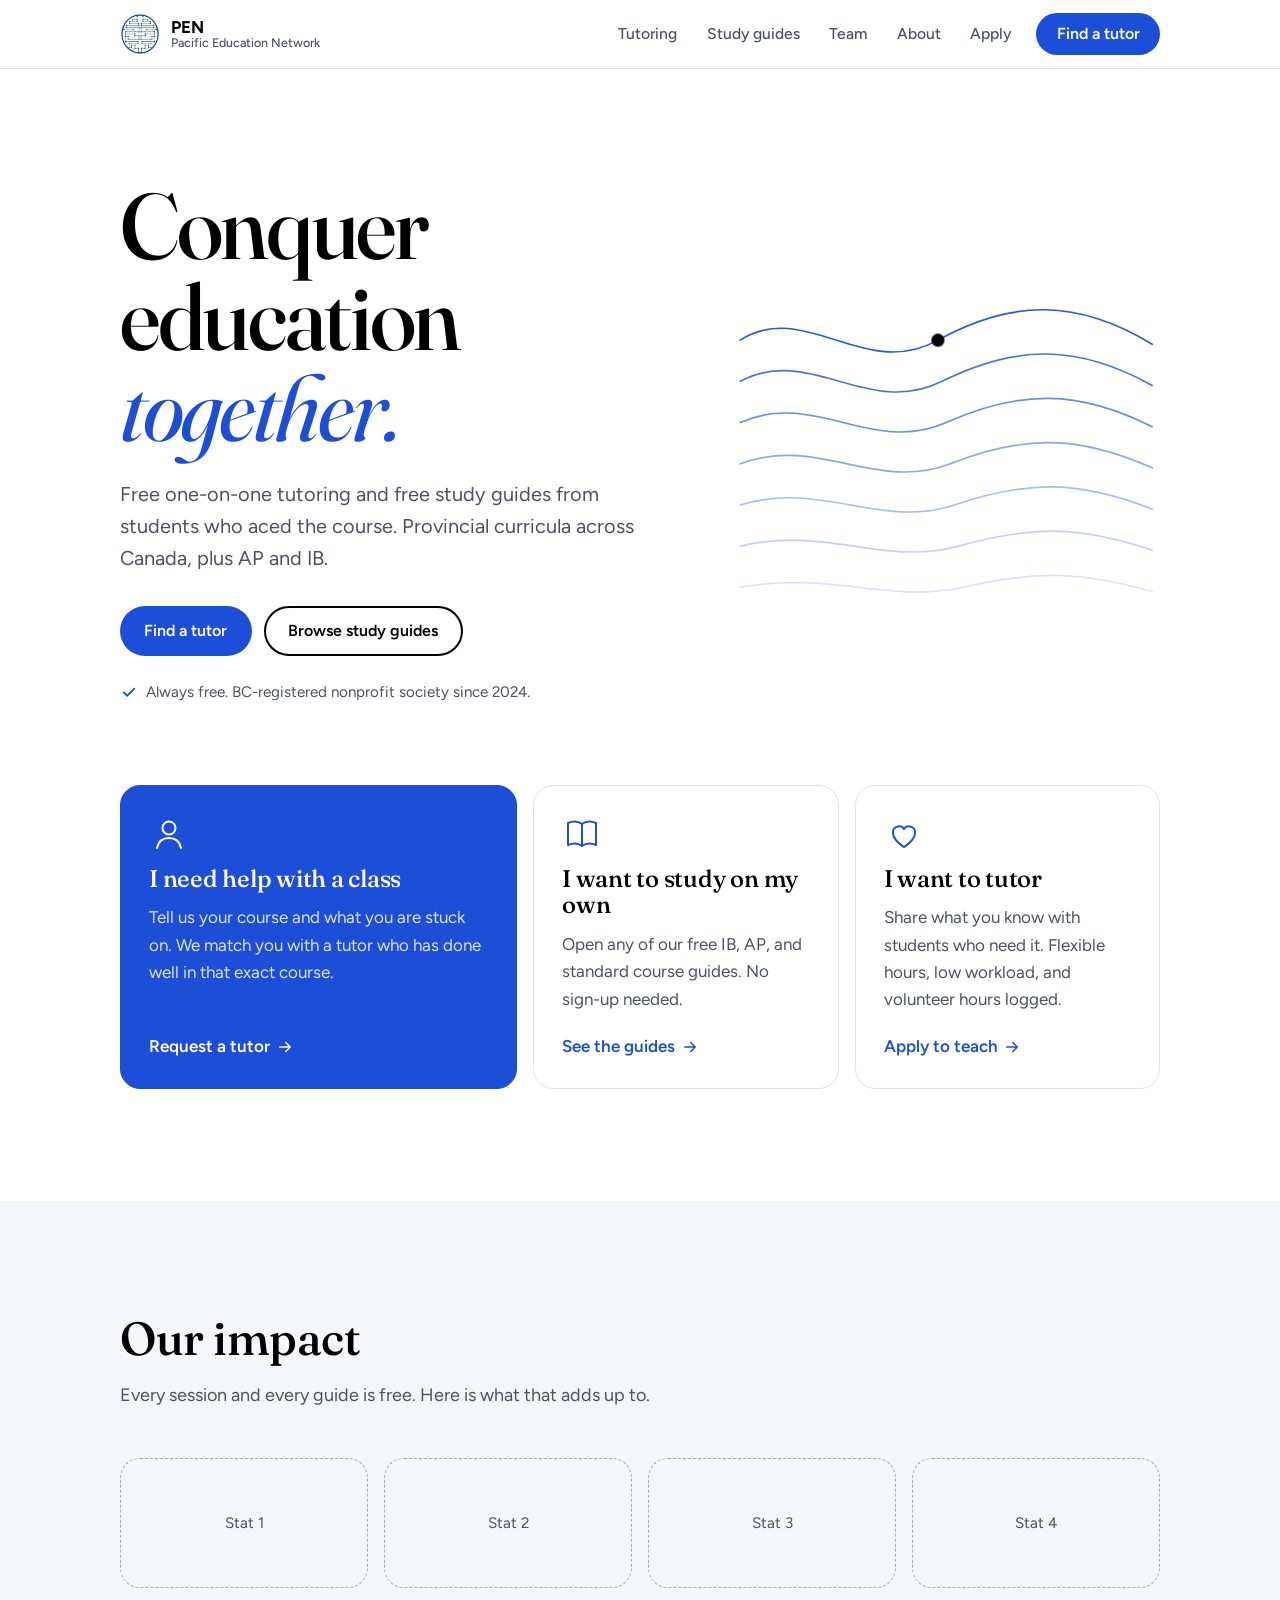
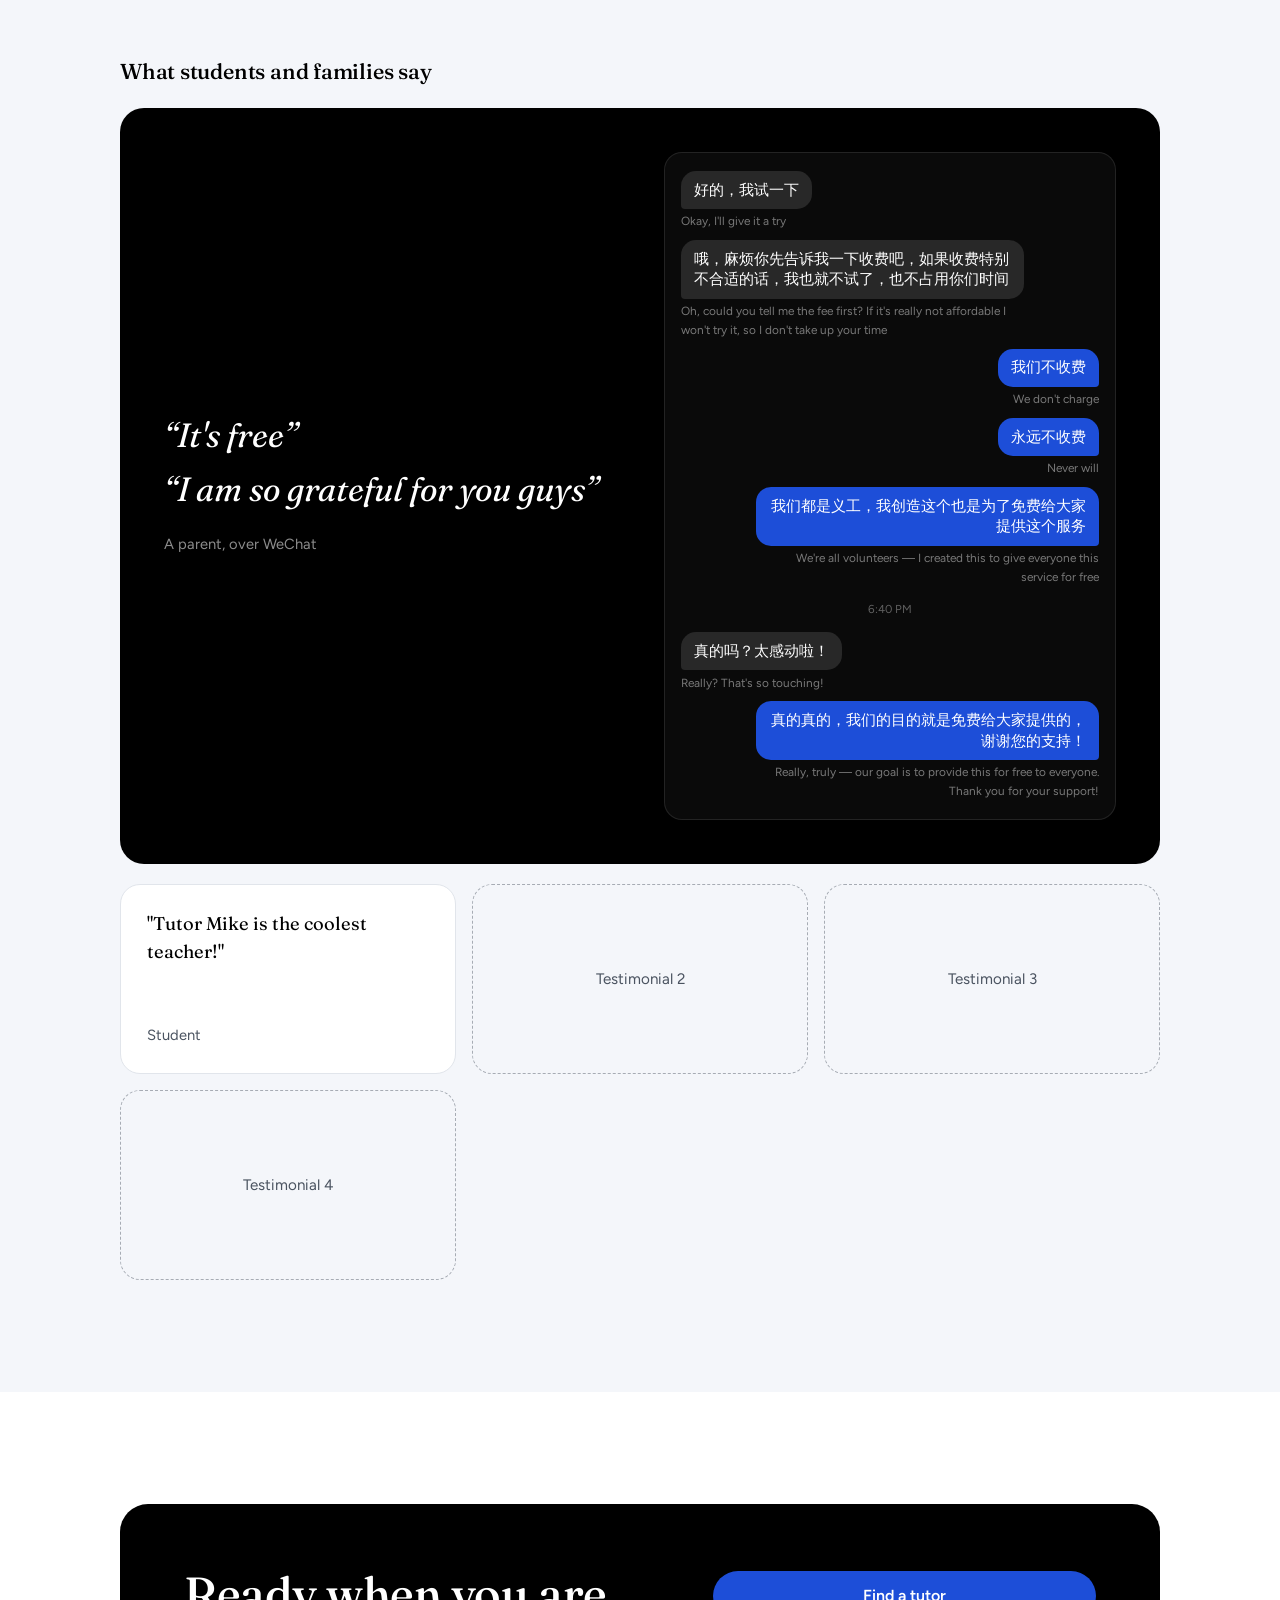
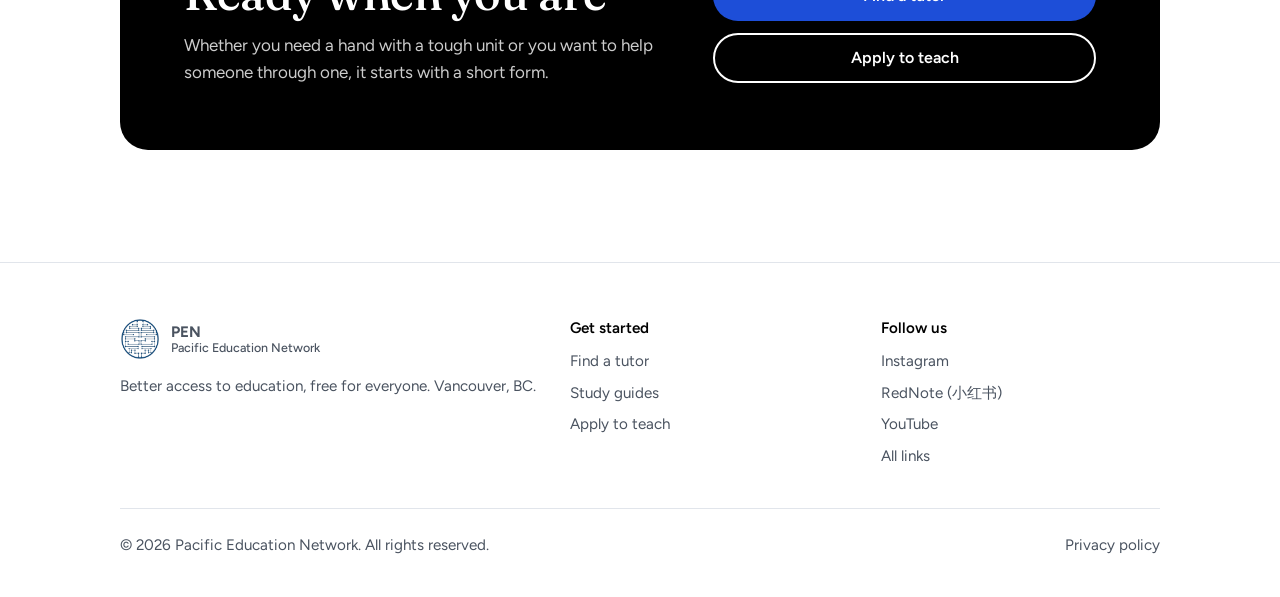
==== index.html @ e90d537e "Add logo and a featured chat testimonial Logo background removed and cropped, placed in the header a" ====
<!DOCTYPE html>
<html lang="en">
<head>
  <meta charset="utf-8">
  <meta name="viewport" content="width=device-width, initial-scale=1, viewport-fit=cover">
  <title>Pacific Education Network | Free student-led tutoring</title>
  <meta name="description" content="Pacific Education Network (PEN) is a BC-registered nonprofit offering free one-on-one tutoring and free study guides for Canadian provincial, AP, and IB courses.">
  <!-- TODO: replace with your logo, e.g. <link rel="icon" href="assets/logo.png"> -->
  <link rel="icon" href="data:image/svg+xml,<svg xmlns='http://www.w3.org/2000/svg' viewBox='0 0 32 32'><rect width='32' height='32' rx='8' fill='%231D4ED8'/></svg>">
  <link rel="preconnect" href="https://fonts.googleapis.com">
  <link rel="preconnect" href="https://fonts.gstatic.com" crossorigin>
  <link href="https://fonts.googleapis.com/css2?family=Figtree:wght@400;500;600;700&family=Fraunces:ital,opsz,wght@0,9..144,400;0,9..144,500;0,9..144,600;1,9..144,400&display=swap" rel="stylesheet">
  <link rel="stylesheet" href="assets/styles.css">
</head>
<body>

<svg width="0" height="0" style="position:absolute" aria-hidden="true">
  <symbol id="i-arrow" viewBox="0 0 24 24"><path d="M5 12h14M13 6l6 6-6 6" fill="none" stroke="currentColor" stroke-width="2" stroke-linecap="round" stroke-linejoin="round"/></symbol>
  <symbol id="i-open" viewBox="0 0 24 24"><path d="M14 4h6v6M20 4l-9 9M18 14v5a1 1 0 0 1-1 1H5a1 1 0 0 1-1-1V7a1 1 0 0 1 1-1h5" fill="none" stroke="currentColor" stroke-width="2" stroke-linecap="round" stroke-linejoin="round"/></symbol>
  <symbol id="i-search" viewBox="0 0 24 24"><circle cx="11" cy="11" r="7" fill="none" stroke="currentColor" stroke-width="2"/><path d="m20 20-4-4" stroke="currentColor" stroke-width="2" stroke-linecap="round"/></symbol>
  <symbol id="i-check" viewBox="0 0 24 24"><path d="m5 12.5 4.5 4.5L19 7.5" fill="none" stroke="currentColor" stroke-width="2.4" stroke-linecap="round" stroke-linejoin="round"/></symbol>
  <symbol id="i-person" viewBox="0 0 40 40"><circle cx="20" cy="14" r="6.5" fill="none" stroke="currentColor" stroke-width="2"/><path d="M8 34c1.5-7 6.5-10 12-10s10.5 3 12 10" fill="none" stroke="currentColor" stroke-width="2" stroke-linecap="round"/></symbol>
  <symbol id="i-book" viewBox="0 0 40 40"><path d="M6 9c5-2 10-2 14 1v22c-4-3-9-3-14-1zM34 9c-5-2-10-2-14 1v22c4-3 9-3 14-1z" fill="none" stroke="currentColor" stroke-width="2" stroke-linejoin="round"/></symbol>
  <symbol id="i-hand" viewBox="0 0 40 40"><path d="M20 33s-11-6.5-11-14.5A6 6 0 0 1 20 15a6 6 0 0 1 11 3.5C31 26.5 20 33 20 33z" fill="none" stroke="currentColor" stroke-width="2" stroke-linejoin="round"/></symbol>
</svg>

<header class="site-header">
  <nav class="wrap nav" aria-label="Main">
    <a class="brand" href="index.html" aria-label="Pacific Education Network, home">
      <img class="logo" src="assets/logo.png" alt="">
      <span>PEN<small>Pacific Education Network</small></span>
    </a>
    <button class="menu-btn" aria-expanded="false" aria-controls="nav-links" aria-label="Open menu">
      <svg viewBox="0 0 24 24" aria-hidden="true"><path d="M4 7h16M4 12h16M4 17h16" stroke="currentColor" stroke-width="2" stroke-linecap="round"/></svg>
    </button>
    <ul class="nav-links" id="nav-links">
      <li><a href="tutoring.html">Tutoring</a></li>
      <li><a href="study-guides.html">Study guides</a></li>
      <li><a href="team.html">Team</a></li>
      <li><a href="about.html">About</a></li>
      <li><a href="apply.html">Apply</a></li>
      <li><a class="btn btn-primary" href="https://forms.gle/yePxF1p6JSNqcd8R8" target="_blank" rel="noopener">Find a tutor</a></li>
    </ul>
  </nav>
</header>

<main id="top">

  <!-- ============ HERO ============ -->
  <section class="hero">
    <div class="wrap hero-grid">
      <div>
        <h1>Conquer education <span class="line2">together.</span></h1>
        <p class="lede">Free one-on-one tutoring and free study guides from students who aced the course. Provincial curricula across Canada, plus AP and IB.</p>
        <div class="hero-actions">
          <a class="btn btn-primary" href="https://forms.gle/yePxF1p6JSNqcd8R8" target="_blank" rel="noopener">Find a tutor</a>
          <a class="btn btn-ghost" href="study-guides.html">Browse study guides</a>
        </div>
        <p class="hero-note">
          <svg aria-hidden="true"><use href="#i-check"/></svg>
          Always free. BC-registered nonprofit society since 2024.
        </p>
      </div>
      <div class="hero-art" aria-hidden="true">
        <svg class="tide" viewBox="0 0 520 420">
          <path pathLength="1" d="M10 90 C 90 40, 160 140, 250 90 S 420 40, 510 95"/>
          <path pathLength="1" d="M10 140 C 95 95, 165 185, 255 140 S 420 95, 510 145"/>
          <path pathLength="1" d="M10 190 C 100 150, 170 230, 260 190 S 420 150, 510 195"/>
          <path pathLength="1" d="M10 240 C 105 205, 175 275, 265 240 S 420 205, 510 245"/>
          <path pathLength="1" d="M10 290 C 110 260, 180 320, 270 290 S 420 260, 510 295"/>
          <path pathLength="1" d="M10 340 C 115 315, 185 365, 275 340 S 420 315, 510 345"/>
          <path pathLength="1" d="M10 390 C 120 370, 190 410, 280 390 S 420 370, 510 395"/>
          <circle cx="250" cy="90" r="8"/>
        </svg>
      </div>
    </div>
  </section>

  <!-- ============ THREE WAYS IN ============ -->
  <section style="padding-bottom: var(--section)" aria-label="Get started">
    <div class="wrap paths">
      <a class="path main" href="https://forms.gle/yePxF1p6JSNqcd8R8" target="_blank" rel="noopener">
        <svg class="path-icon" aria-hidden="true"><use href="#i-person"/></svg>
        <h3>I need help with a class</h3>
        <p>Tell us your course and what you are stuck on. We match you with a tutor who has done well in that exact course.</p>
        <span class="go">Request a tutor <svg aria-hidden="true"><use href="#i-arrow"/></svg></span>
      </a>
      <a class="path" href="study-guides.html">
        <svg class="path-icon" aria-hidden="true"><use href="#i-book"/></svg>
        <h3>I want to study on my own</h3>
        <p>Open any of our free IB, AP, and standard course guides. No sign-up needed.</p>
        <span class="go">See the guides <svg aria-hidden="true"><use href="#i-arrow"/></svg></span>
      </a>
      <a class="path" href="apply.html">
        <svg class="path-icon" aria-hidden="true"><use href="#i-hand"/></svg>
        <h3>I want to tutor</h3>
        <p>Share what you know with students who need it. Flexible hours, low workload, and volunteer hours logged.</p>
        <span class="go">Apply to teach <svg aria-hidden="true"><use href="#i-arrow"/></svg></span>
      </a>
    </div>
  </section>

  <!-- ============ IMPACT (placeholders) ============ -->
  <section class="section alt" id="impact">
    <div class="wrap">
      <div class="section-head">
        <h2>Our impact</h2>
        <p class="lede">Every session and every guide is free. Here is what that adds up to.</p>
      </div>
      <div class="stats" id="stats"></div>

      <h3 class="quotes-head">What students and families say</h3>
      <div class="chat-testimonial" id="chat-testimonial"></div>
      <div class="quotes" id="quotes"></div>
    </div>
  </section>

  <!-- ============ JOIN ============ -->
  <section class="section">
    <div class="wrap">
      <div class="join">
        <div>
          <h2>Ready when you are</h2>
          <p>Whether you need a hand with a tough unit or you want to help someone through one, it starts with a short form.</p>
        </div>
        <div class="join-actions">
          <a class="btn btn-primary" href="https://forms.gle/yePxF1p6JSNqcd8R8" target="_blank" rel="noopener">Find a tutor</a>
          <a class="btn btn-ghost" href="apply.html">Apply to teach</a>
        </div>
      </div>
    </div>
  </section>
</main>

<footer class="site-footer">
  <div class="wrap">
    <div class="foot-grid">
      <div>
        <a class="brand" href="index.html" style="margin-bottom:.9rem">
          <img class="logo" src="assets/logo.png" alt="">
          <span>PEN<small>Pacific Education Network</small></span>
        </a>
        <p>Better access to education, free for everyone. Vancouver, BC.</p>
        <!-- TODO: add your contact email here -->
      </div>
      <div>
        <h4>Get started</h4>
        <ul>
          <li><a href="https://forms.gle/yePxF1p6JSNqcd8R8" target="_blank" rel="noopener">Find a tutor</a></li>
          <li><a href="study-guides.html">Study guides</a></li>
          <li><a href="apply.html">Apply to teach</a></li>
        </ul>
      </div>
      <div>
        <h4>Follow us</h4>
        <ul>
          <li><a href="https://www.instagram.com/pacific.education_network" target="_blank" rel="noopener">Instagram</a></li>
          <li><a href="https://xhslink.com/m/A9ECkX1AAiS" target="_blank" rel="noopener">RedNote (小红书)</a></li>
          <li><a href="https://www.youtube.com/channel/UC0TZGQO3O-BkHHsrfI8_abQ" target="_blank" rel="noopener">YouTube</a></li>
          <li><a href="https://linktr.ee/pacific.education_network" target="_blank" rel="noopener">All links</a></li>
        </ul>
      </div>
    </div>
    <div class="foot-bottom">
      <span>&copy; <span id="year">2026</span> Pacific Education Network. All rights reserved.</span>
      <a href="#" style="text-decoration:none">Privacy policy</a>
    </div>
  </div>
</footer>

<script src="assets/site.js" defer></script>
<script>
  const $ = (s, el = document) => el.querySelector(s);
  const esc = s => String(s).replace(/[&<>"']/g, c => ({ "&": "&amp;", "<": "&lt;", ">": "&gt;", '"': "&quot;", "'": "&#39;" }[c]));

  /* =========================================================
     EDIT HERE: stats (empty = placeholder boxes)
     e.g. { value: "250+", label: "students tutored" }
     ========================================================= */
  const STATS = [];
  const STAT_SLOTS = 4;

  /* =========================================================
     EDIT HERE: a single featured chat-style testimonial.
     Set to null to hide this block entirely.
     messages: each is either { from: "them"|"us", zh, en } or { time: "..." } for a timestamp divider.
     ========================================================= */
  const CHAT_TESTIMONIAL = {
    pulls: ["“It's free”", "“I am so grateful for you guys”"],
    caption: "A parent, over WeChat",
    messages: [
      { from: "them", zh: "好的，我试一下", en: "Okay, I'll give it a try" },
      { from: "them", zh: "哦，麻烦你先告诉我一下收费吧，如果收费特别不合适的话，我也就不试了，也不占用你们时间", en: "Oh, could you tell me the fee first? If it's really not affordable I won't try it, so I don't take up your time" },
      { from: "us", zh: "我们不收费", en: "We don't charge" },
      { from: "us", zh: "永远不收费", en: "Never will" },
      { from: "us", zh: "我们都是义工，我创造这个也是为了免费给大家提供这个服务", en: "We're all volunteers — I created this to give everyone this service for free" },
      { time: "6:40 PM" },
      { from: "them", zh: "真的吗？太感动啦！", en: "Really? That's so touching!" },
      { from: "us", zh: "真的真的，我们的目的就是免费给大家提供的，谢谢您的支持！", en: "Really, truly — our goal is to provide this for free to everyone. Thank you for your support!" }
    ]
  };

  /* =========================================================
     EDIT HERE: text testimonials (empty = placeholder boxes)
     e.g. { quote: "...", who: "Parent of a Grade 10 student" }
     ========================================================= */
  const TESTIMONIALS = [
    { quote: "Tutor Mike is the coolest teacher!", who: "Student" }
  ];
  const TESTIMONIAL_SLOTS = 3;

  $("#stats").innerHTML = STATS.length
    ? STATS.map(s => `<div class="stat"><b>${esc(s.value)}</b><span>${esc(s.label)}</span></div>`).join("")
    : Array.from({ length: STAT_SLOTS }, (_, i) => `<div class="ph">Stat ${i + 1}</div>`).join("");

  if (CHAT_TESTIMONIAL) {
    const rows = CHAT_TESTIMONIAL.messages.map(m => {
      if (m.time) return `<div class="chat-time">${esc(m.time)}</div>`;
      return `<div class="chat-row ${m.from === "us" ? "out" : "in"}">
        <div class="chat-bubble-wrap">
          <span class="chat-bubble">${esc(m.zh)}</span>
          <div class="chat-translation">${esc(m.en)}</div>
        </div>
      </div>`;
    }).join("");
    $("#chat-testimonial").innerHTML = `
      <div class="chat-pulls">
        <blockquote>${esc(CHAT_TESTIMONIAL.pulls[0])}</blockquote>
        <blockquote>${esc(CHAT_TESTIMONIAL.pulls[1])}</blockquote>
        <p class="chat-caption">${esc(CHAT_TESTIMONIAL.caption)}</p>
      </div>
      <div class="chat-thread">${rows}</div>`;
  }

  $("#quotes").innerHTML = (TESTIMONIALS.map(t => `<figure class="quote"><blockquote>"${esc(t.quote)}"</blockquote><figcaption>${esc(t.who)}</figcaption></figure>`)
    .concat(Array.from({ length: TESTIMONIAL_SLOTS }, (_, i) => `<div class="ph">Testimonial ${TESTIMONIALS.length + i + 1}</div>`))
  ).join("");
</script>
</body>
</html>
---- assets/styles.css ----
/* ============ Design tokens: white, black, blue ============ */
:root {
  --bg: #FFFFFF;
  --bg-alt: #F4F6FA;
  --surface: #FFFFFF;
  --ink: #000000;
  --ink-soft: #4A5360;
  --blue: #1D4ED8;
  --blue-hover: #1A43B8;
  --blue-tint: #E8EEFC;
  --line: #E1E5EB;
  --inverse: #000000;
  --on-inverse: #FFFFFF;

  --serif: "Fraunces", Georgia, "Times New Roman", serif;
  --sans: "Figtree", system-ui, -apple-system, "Segoe UI", Roboto, sans-serif;

  --wrap: 1120px;
  --gutter: clamp(1.25rem, 4vw, 2.5rem);
  --section: clamp(4rem, 9vw, 7rem);

  box-sizing: border-box;
  padding-top: env(safe-area-inset-top, 0px);
  padding-bottom: env(safe-area-inset-bottom, 0px);
}
@media (prefers-color-scheme: dark) {
  :root:not([data-theme="light"]) {
    --bg: #000000; --bg-alt: #0B0F17; --surface: #0F141D;
    --ink: #FFFFFF; --ink-soft: #A9B1BD;
    --blue: #6C98FF; --blue-hover: #8AAEFF; --blue-tint: #122347;
    --line: #232A36; --inverse: #122347; --on-inverse: #FFFFFF;
  }
}
:root[data-theme="dark"] {
  --bg: #000000; --bg-alt: #0B0F17; --surface: #0F141D;
  --ink: #FFFFFF; --ink-soft: #A9B1BD;
  --blue: #6C98FF; --blue-hover: #8AAEFF; --blue-tint: #122347;
  --line: #232A36; --inverse: #122347; --on-inverse: #FFFFFF;
}

*, *::before, *::after { box-sizing: inherit; }
html { scroll-behavior: smooth; scroll-padding-top: calc(4.5rem + env(safe-area-inset-top, 0px)); }
body {
  margin: 0; background: var(--bg); color: var(--ink);
  font-family: var(--sans); font-size: 1.0625rem; line-height: 1.6;
  -webkit-font-smoothing: antialiased;
}
img { max-width: 100%; display: block; }
a { color: inherit; }
:focus-visible { outline: 3px solid var(--blue); outline-offset: 3px; border-radius: 4px; }
@media (prefers-reduced-motion: reduce) {
  html { scroll-behavior: auto; }
  *, *::before, *::after { animation: none !important; transition: none !important; }
}

.wrap { max-width: var(--wrap); margin: 0 auto; padding: 0 var(--gutter); }
.section { padding: var(--section) 0; }
.section.alt { background: var(--bg-alt); }

h1, h2, h3 { font-family: var(--serif); font-weight: 500; line-height: 1.12; margin: 0; letter-spacing: -0.01em; }
h2 { font-size: clamp(2rem, 4.4vw, 2.9rem); }
h3 { font-size: 1.35rem; }
p { margin: 0; }
.lede { color: var(--ink-soft); max-width: 40rem; margin-top: 1rem; font-size: 1.125rem; }
.section-head { margin-bottom: clamp(2rem, 5vw, 3rem); }

/* ============ Page header (non-home pages) ============ */
.page-head { padding: clamp(2.5rem, 6vw, 4rem) 0 clamp(1.5rem, 4vw, 2.5rem); }
.page-head h1 { font-size: clamp(2.2rem, 5vw, 3.2rem); letter-spacing: -0.02em; }
.page-head .lede { font-size: clamp(1.05rem, 1.5vw, 1.2rem); }

/* ============ Buttons ============ */
.btn {
  display: inline-flex; align-items: center; justify-content: center; gap: .5rem;
  font: 600 1rem/1 var(--sans); padding: .95rem 1.4rem; border-radius: 999px;
  text-decoration: none; border: 2px solid transparent; cursor: pointer;
  transition: background-color .15s ease, color .15s ease;
}
.btn-primary { background: var(--blue); color: #fff; }
.btn-primary:hover { background: var(--blue-hover); }
.btn-ghost { border-color: var(--ink); color: var(--ink); background: transparent; }
.btn-ghost:hover { background: var(--ink); color: var(--bg); }

/* ============ Logo placeholder ============ */
/* TODO: swap each .logo-slot for <img class="logo" src="assets/logo.png" alt=""> */
.logo-slot {
  width: 40px; height: 40px; flex: none; border-radius: 10px;
  border: 1.5px dashed var(--ink-soft); color: var(--ink-soft);
  display: grid; place-items: center; font: 600 .55rem var(--sans);
}
.logo { width: 40px; height: 40px; object-fit: contain; flex: none; }

/* ============ Header ============ */
.site-header {
  position: sticky; top: env(safe-area-inset-top, 0px); z-index: 50;
  background: color-mix(in srgb, var(--bg) 90%, transparent);
  backdrop-filter: saturate(1.4) blur(10px); -webkit-backdrop-filter: saturate(1.4) blur(10px);
  border-bottom: 1px solid var(--line);
}
.nav { display: flex; align-items: center; justify-content: space-between; height: 4.25rem; gap: 1rem; }
.brand { display: flex; align-items: center; gap: .7rem; text-decoration: none; font-weight: 700; }
.brand .logo-slot { display: grid; }
.brand span:not(.logo-slot) { display: flex; flex-direction: column; line-height: 1.1; }
.brand small { font-weight: 500; font-size: .78rem; color: var(--ink-soft); }
.nav-links { display: flex; align-items: center; gap: .25rem; list-style: none; margin: 0; padding: 0; }
.nav-links a:not(.btn) { text-decoration: none; font-weight: 500; font-size: .98rem; padding: .5rem .8rem; border-radius: 999px; color: var(--ink-soft); }
.nav-links a:not(.btn):hover, .nav-links a.is-active { color: var(--ink); background: var(--blue-tint); }
.nav-links .btn { padding: .7rem 1.15rem; margin-left: .5rem; }
.menu-btn { display: none; background: none; border: 0; padding: .5rem; cursor: pointer; color: var(--ink); }
.menu-btn svg { width: 28px; height: 28px; }
@media (max-width: 860px) {
  .menu-btn { display: block; }
  .nav-links {
    position: fixed; inset: calc(4.25rem + env(safe-area-inset-top, 0px)) 0 auto 0;
    flex-direction: column; align-items: stretch; gap: 0;
    background: var(--bg); border-bottom: 1px solid var(--line);
    padding: .75rem var(--gutter) 1.5rem;
    transform: translateY(-110%); visibility: hidden; transition: transform .25s ease, visibility .25s;
  }
  .nav-links.open { transform: translateY(0); visibility: visible; }
  .nav-links a:not(.btn) { display: block; padding: .9rem .25rem; border-radius: 0; border-bottom: 1px solid var(--line); font-size: 1.1rem; color: var(--ink); }
  .nav-links a:not(.btn):hover { background: none; }
  .nav-links .btn { margin: 1rem 0 0; }
}

/* ============ Hero ============ */
.hero { overflow: hidden; padding: clamp(3.5rem, 9vw, 7rem) 0 clamp(3rem, 7vw, 5rem); }
.hero-grid { display: grid; grid-template-columns: 1.15fr .85fr; align-items: center; gap: 2rem; }
.hero h1 { font-size: clamp(2.9rem, 8.2vw, 5.8rem); letter-spacing: -0.025em; line-height: .98; }
.hero h1 .line2 { display: block; font-style: italic; font-weight: 400; color: var(--blue); }
.hero .lede { font-size: clamp(1.1rem, 1.6vw, 1.25rem); margin-top: 1.5rem; max-width: 34rem; }
.hero-actions { display: flex; flex-wrap: wrap; gap: .75rem; margin-top: 2rem; }
.hero-note { margin-top: 1.5rem; font-size: .95rem; color: var(--ink-soft); display: flex; align-items: center; gap: .5rem; }
.hero-note svg { width: 18px; height: 18px; color: var(--blue); flex: none; }

.tide { width: 100%; height: auto; color: var(--blue); }
.tide path { fill: none; stroke: currentColor; stroke-width: 2; stroke-linecap: round; stroke-dasharray: 1; stroke-dashoffset: 1; animation: draw 2.2s cubic-bezier(.3,.6,.2,1) forwards; }
.tide path:nth-child(1) { opacity: .95; animation-delay: .05s; }
.tide path:nth-child(2) { opacity: .8;  animation-delay: .15s; }
.tide path:nth-child(3) { opacity: .65; animation-delay: .25s; }
.tide path:nth-child(4) { opacity: .5;  animation-delay: .35s; }
.tide path:nth-child(5) { opacity: .38; animation-delay: .45s; }
.tide path:nth-child(6) { opacity: .26; animation-delay: .55s; }
.tide path:nth-child(7) { opacity: .16; animation-delay: .65s; }
.tide circle { fill: var(--ink); opacity: 0; animation: pop .5s ease 1.6s forwards; }
@keyframes draw { to { stroke-dashoffset: 0; } }
@keyframes pop { to { opacity: 1; } }
@media (prefers-reduced-motion: reduce) { .tide path { stroke-dashoffset: 0; } .tide circle { opacity: 1; } }
@media (max-width: 860px) {
  .hero-grid { grid-template-columns: 1fr; }
  .hero-art { order: -1; max-width: 300px; margin: -1.5rem 0 -1rem -.5rem; }
}

/* ============ Three ways in ============ */
.paths { display: grid; grid-template-columns: 1.3fr 1fr 1fr; gap: 1rem; }
.path {
  display: flex; flex-direction: column; gap: .75rem; padding: 1.75rem; border-radius: 20px;
  text-decoration: none; background: var(--surface); border: 1px solid var(--line);
  transition: border-color .15s ease;
}
.path:hover { border-color: var(--blue); }
.path h3 { font-size: 1.5rem; }
.path p { color: var(--ink-soft); }
.path .go { margin-top: auto; padding-top: .5rem; font-weight: 600; color: var(--blue); display: inline-flex; align-items: center; gap: .35rem; }
.path .go svg { width: 18px; height: 18px; transition: transform .15s ease; }
.path:hover .go svg { transform: translateX(3px); }
.path.main { background: var(--blue); border-color: var(--blue); color: #fff; }
.path.main p { color: rgba(255,255,255,.85); }
.path.main .go { color: #fff; }
.path-icon { width: 40px; height: 40px; color: var(--blue); }
.path.main .path-icon { color: #fff; }
:root[data-theme="dark"] .path.main { background: #1D4ED8; border-color: #1D4ED8; }
@media (prefers-color-scheme: dark) { :root:not([data-theme="light"]) .path.main { background: #1D4ED8; border-color: #1D4ED8; } }
@media (max-width: 860px) { .paths { grid-template-columns: 1fr; } }

/* ============ Subjects explorer ============ */
.tabs { display: flex; gap: .25rem; border-bottom: 1px solid var(--line); margin-bottom: 2rem; overflow-x: auto; }
.tab {
  font: 600 1rem var(--sans); color: var(--ink-soft); background: none; border: 0;
  padding: .8rem 1rem; cursor: pointer; border-bottom: 2.5px solid transparent; margin-bottom: -1px; white-space: nowrap;
}
.tab[aria-selected="true"] { color: var(--ink); border-bottom-color: var(--blue); }
@media (max-width: 480px) { .tab { padding: .8rem .65rem; font-size: .95rem; } }

.picker { display: grid; grid-template-columns: repeat(4, 1fr); gap: .75rem; margin-bottom: 1.5rem; }
.tab.pick {
  display: flex; flex-direction: column; align-items: flex-start; gap: .2rem; text-align: left;
  padding: 1.1rem 1.25rem; margin: 0; border-radius: 16px;
  background: var(--surface); border: 1.5px solid var(--line); color: var(--ink);
  transition: border-color .15s ease, background-color .15s ease;
}
.tab.pick b { font-family: var(--serif); font-weight: 500; font-size: 1.45rem; line-height: 1.1; }
.tab.pick span { font-size: .9rem; font-weight: 500; color: var(--ink-soft); white-space: normal; }
.tab.pick:hover { border-color: var(--blue); }
.tab.pick[aria-selected="true"] { background: var(--blue); border-color: var(--blue); color: #fff; }
.tab.pick[aria-selected="true"] span { color: rgba(255,255,255,.85); }
:root[data-theme="dark"] .tab.pick[aria-selected="true"] { background: #1D4ED8; border-color: #1D4ED8; }
@media (prefers-color-scheme: dark) { :root:not([data-theme="light"]) .tab.pick[aria-selected="true"] { background: #1D4ED8; border-color: #1D4ED8; } }
@media (max-width: 760px) { .picker { grid-template-columns: 1fr 1fr; } .tab.pick { padding: .9rem 1rem; } .tab.pick b { font-size: 1.25rem; } }
.subject-grid { display: grid; grid-template-columns: 1.55fr 1fr; gap: 1.25rem; align-items: start; }
.panel { background: var(--surface); border: 1px solid var(--line); border-radius: 20px; padding: 1.6rem; }
.panel h3 { font-size: 1.3rem; margin-bottom: .35rem; }
.panel > p { color: var(--ink-soft); font-size: .98rem; margin-bottom: 1rem; }
.side { display: grid; gap: 1.25rem; }

.provinces { list-style: none; margin: 0; padding: 0; }
.provinces li { padding: .95rem 0; border-top: 1px solid var(--line); }
.prov-head { display: flex; flex-wrap: wrap; align-items: baseline; gap: .15rem .6rem; margin-bottom: .25rem; }
.prov-head strong { font-weight: 600; }
.prov-head small { color: var(--blue); font-weight: 600; font-size: .85rem; }
.provinces p { color: var(--ink-soft); font-size: .96rem; }

.course-list { list-style: none; margin: 0; padding: 0; display: flex; flex-wrap: wrap; gap: .45rem; }
.chip { font-size: .88rem; font-weight: 600; padding: .38rem .8rem; border-radius: 999px; background: var(--blue-tint); color: var(--ink); }

.extra { margin-top: 1.25rem; background: var(--inverse); color: var(--on-inverse); border-radius: 20px; padding: 1.75rem; display: grid; grid-template-columns: 1fr 1.4fr; gap: 1.5rem; }
.extra h3 { font-size: 1.4rem; }
.extra p { color: rgba(255,255,255,.8); margin-top: .5rem; font-size: .98rem; }
.tracks { list-style: none; margin: 0; padding: 0; display: grid; gap: .6rem; }
.tracks li { border: 1px solid rgba(255,255,255,.22); border-radius: 12px; padding: .8rem 1rem; }
.tracks b { display: block; }
.tracks span { font-size: .92rem; color: rgba(255,255,255,.75); }
@media (max-width: 860px) { .subject-grid, .extra { grid-template-columns: 1fr; } }

/* ============ How it works ============ */
.steps-wrap { margin-top: clamp(3rem, 7vw, 4.5rem); }
.steps-wrap > h3 { margin-bottom: 1.5rem; }
.steps { list-style: none; margin: 0; padding: 0; display: grid; grid-template-columns: repeat(3, 1fr); gap: 1.5rem; counter-reset: step; }
.steps li { counter-increment: step; border-top: 2px solid var(--ink); padding-top: 1rem; }
.steps li::before { content: counter(step); display: block; font-family: var(--serif); font-size: 2rem; line-height: 1; color: var(--blue); margin-bottom: .6rem; }
.steps h4 { font: 600 1.1rem var(--sans); margin: 0 0 .25rem; }
.steps p { color: var(--ink-soft); }
.steps-cta { margin-top: 2rem; }
@media (max-width: 760px) { .steps { grid-template-columns: 1fr; } }

/* ============ Resources ============ */
.res-tools { display: flex; flex-wrap: wrap; gap: .75rem 1rem; align-items: center; justify-content: space-between; margin-bottom: 1.25rem; }
.filters { display: flex; flex-wrap: wrap; gap: .5rem; }
.filter { font: 600 .95rem var(--sans); padding: .55rem 1rem; border-radius: 999px; cursor: pointer; border: 1.5px solid var(--line); background: var(--surface); color: var(--ink-soft); }
.filter[aria-pressed="true"] { background: var(--ink); border-color: var(--ink); color: var(--bg); }
.search { position: relative; flex: 1 1 240px; max-width: 320px; }
.search svg { position: absolute; left: .9rem; top: 50%; transform: translateY(-50%); width: 18px; height: 18px; color: var(--ink-soft); }
.search input { width: 100%; font: 500 1rem var(--sans); color: var(--ink); padding: .7rem 1rem .7rem 2.6rem; border-radius: 999px; border: 1.5px solid var(--line); background: var(--surface); }
.search input:focus { outline: none; border-color: var(--blue); }
@media (max-width: 640px) { .search { max-width: none; flex-basis: 100%; order: -1; } }

.res-list { list-style: none; margin: 0; padding: 0; background: var(--surface); border: 1px solid var(--line); border-radius: 20px; overflow: hidden; }
.res-list > li + li { border-top: 1px solid var(--line); }
@media (min-width: 900px) {
  .res-list { display: grid; grid-template-columns: 1fr 1fr; grid-auto-flow: dense; }
  .res-list > li + li { border-top: 0; }
  .res-list > li { box-shadow: 1px 0 0 var(--line), 0 1px 0 var(--line); }
  .res-list > li.res-empty, .res-list > li.res-multi { grid-column: 1 / -1; }
}
.res-multi { padding: 1.05rem 1.4rem; }
.res-row { display: flex; align-items: center; justify-content: space-between; gap: .9rem; margin-bottom: .75rem; }
.res-topics { list-style: none; margin: 0; padding: 0; display: flex; flex-wrap: wrap; gap: .45rem; }
.res-topics a {
  display: inline-flex; align-items: center; gap: .35rem; text-decoration: none;
  font-size: .92rem; font-weight: 600; padding: .4rem .8rem; border-radius: 999px;
  border: 1.5px solid var(--line); background: var(--surface);
}
.res-topics a:hover { border-color: var(--blue); color: var(--blue); }
.res-topics svg { width: 14px; height: 14px; color: var(--blue); }
.res-list > li > a { display: grid; grid-template-columns: 1fr auto auto; align-items: center; gap: .9rem; padding: 1.05rem 1.4rem; text-decoration: none; }
.res-list > li > a:hover { background: var(--blue-tint); }
.res-name { font-weight: 600; }
.res-tag { font-size: .78rem; font-weight: 700; padding: .25rem .6rem; border-radius: 6px; white-space: nowrap; border: 1.5px solid var(--ink); }
.res-tag.ib { background: var(--ink); color: var(--bg); }
.res-tag.ap { border-color: var(--blue); color: var(--blue); }
.res-open { width: 20px; height: 20px; color: var(--blue); }
.res-empty { padding: 2rem 1.4rem; color: var(--ink-soft); }
.res-count { font-size: .95rem; color: var(--ink-soft); margin-top: 1rem; }

/* ============ Placeholders (stats + testimonials) ============ */
.ph { border: 1.5px dashed color-mix(in srgb, var(--ink-soft) 45%, transparent); border-radius: 20px; color: var(--ink-soft); display: grid; place-items: center; text-align: center; padding: 1.5rem; font-size: .95rem; }
.stats { display: grid; grid-template-columns: repeat(4, 1fr); gap: 1rem; }
.stat { padding: 1.4rem 0; border-top: 2px solid var(--ink); }
.stat b { display: block; font-family: var(--serif); font-weight: 500; font-size: clamp(2.2rem, 4vw, 3rem); line-height: 1.05; color: var(--blue); }
.stat span { color: var(--ink-soft); }
.stats .ph { min-height: 130px; }
@media (max-width: 760px) { .stats { grid-template-columns: 1fr 1fr; } }

.quotes-head { margin: clamp(3rem, 7vw, 4.5rem) 0 1.5rem; }

/* ============ Chat testimonial ============ */
.chat-testimonial {
  background: var(--inverse); color: var(--on-inverse); border-radius: 24px;
  padding: clamp(1.75rem, 4vw, 2.75rem); margin-bottom: 1.25rem;
  display: grid; grid-template-columns: 1fr 1fr; gap: clamp(1.5rem, 4vw, 3rem); align-items: center;
}
.chat-pulls { display: flex; flex-direction: column; gap: 1rem; }
.chat-pulls blockquote {
  margin: 0; font-family: var(--serif); font-style: italic; font-weight: 400;
  font-size: clamp(1.5rem, 3vw, 2.1rem); line-height: 1.15;
}
.chat-pulls blockquote:first-child { color: #fff; }
.chat-pulls blockquote:last-child { color: rgba(255,255,255,.6); }
.chat-caption { margin-top: .5rem; font-size: .92rem; color: rgba(255,255,255,.55); font-style: normal; }
.chat-thread {
  background: rgba(255,255,255,.04); border: 1px solid rgba(255,255,255,.1);
  border-radius: 18px; padding: 1.1rem 1rem; display: flex; flex-direction: column; gap: .55rem;
}
.chat-row { display: flex; gap: .5rem; align-items: flex-end; }
.chat-row.out { justify-content: flex-end; }
.chat-bubble-wrap { max-width: 82%; }
.chat-row.out .chat-bubble-wrap { text-align: right; margin-left: auto; }
.chat-bubble {
  display: inline-block; padding: .55rem .8rem; border-radius: 15px; font-size: .92rem; line-height: 1.4;
  background: rgba(255,255,255,.12); border-bottom-left-radius: 4px;
}
.chat-row.out .chat-bubble { background: var(--blue); color: #fff; border-bottom-left-radius: 15px; border-bottom-right-radius: 4px; }
.chat-translation { font-size: .74rem; color: rgba(255,255,255,.45); margin-top: .2rem; }
.chat-time { text-align: center; font-size: .72rem; color: rgba(255,255,255,.35); margin: .3rem 0; }
@media (max-width: 760px) { .chat-testimonial { grid-template-columns: 1fr; } }
.quotes { display: grid; grid-template-columns: repeat(3, 1fr); gap: 1rem; }
.quote { margin: 0; background: var(--surface); border: 1px solid var(--line); border-radius: 20px; padding: 1.6rem; display: flex; flex-direction: column; gap: 1rem; }
.quote blockquote { margin: 0; font-family: var(--serif); font-size: 1.15rem; line-height: 1.5; }
.quote figcaption { margin-top: auto; font-size: .92rem; color: var(--ink-soft); }
.quotes .ph { min-height: 190px; }
@media (max-width: 860px) { .quotes { grid-template-columns: 1fr; } .quotes .ph { min-height: 120px; } }

/* ============ About ============ */
.about-grid { display: grid; grid-template-columns: 1fr 1fr; gap: clamp(2rem, 6vw, 5rem); }
.about-grid h3 { font-size: 1.6rem; margin-bottom: .75rem; }
.about-grid p { color: var(--ink-soft); }
.facts { list-style: none; margin: 2rem 0 0; padding: 0; display: flex; flex-wrap: wrap; gap: .5rem; }
.facts li { display: flex; align-items: center; gap: .45rem; padding: .5rem .9rem; border: 1px solid var(--line); border-radius: 999px; font-size: .95rem; font-weight: 500; background: var(--surface); }
.facts svg { width: 16px; height: 16px; color: var(--blue); }
@media (max-width: 760px) { .about-grid { grid-template-columns: 1fr; } }

/* ============ Team ============ */
.people { display: grid; grid-template-columns: repeat(auto-fill, minmax(150px, 1fr)); gap: 2rem 1.25rem; list-style: none; margin: 0; padding: 0; }
.person { text-align: center; }
.avatar { width: 112px; height: 112px; margin: 0 auto .9rem; border-radius: 50%; display: grid; place-items: center; overflow: hidden; background: var(--blue-tint); color: var(--blue); font-family: var(--serif); font-size: 2rem; }
.avatar img { width: 100%; height: 100%; object-fit: cover; }
.person h3 { font-family: var(--sans); font-size: 1.02rem; font-weight: 600; }
.person p { font-size: .92rem; color: var(--ink-soft); }
.team-note { margin-top: 2.5rem; color: var(--ink-soft); }
.team-note a { color: var(--blue); font-weight: 600; }
@media (max-width: 480px) { .people { grid-template-columns: repeat(2, 1fr); } .avatar { width: 92px; height: 92px; font-size: 1.7rem; } }

/* ============ Join band + footer ============ */
.join { background: var(--inverse); color: var(--on-inverse); border-radius: 28px; padding: clamp(2.25rem, 6vw, 4rem); display: grid; grid-template-columns: 1.3fr 1fr; gap: 2rem; align-items: center; }
.join p { color: rgba(255,255,255,.8); margin-top: .75rem; max-width: 30rem; }
.join-actions { display: flex; flex-direction: column; gap: .75rem; }
.join .btn-ghost { border-color: #fff; color: #fff; }
.join .btn-ghost:hover { background: #fff; color: #000; }
@media (max-width: 760px) { .join { grid-template-columns: 1fr; } }

.site-footer { padding: 3.5rem 0 2.5rem; font-size: .95rem; color: var(--ink-soft); border-top: 1px solid var(--line); }
.foot-grid { display: grid; grid-template-columns: 1.5fr 1fr 1fr; gap: 2rem; }
.foot-grid h4 { font: 600 .95rem var(--sans); color: var(--ink); margin: 0 0 .75rem; }
.foot-grid ul { list-style: none; margin: 0; padding: 0; display: grid; gap: .45rem; }
.foot-grid a { text-decoration: none; }
.foot-grid a:hover { color: var(--ink); text-decoration: underline; }
.foot-bottom { margin-top: 2.5rem; padding-top: 1.5rem; border-top: 1px solid var(--line); display: flex; flex-wrap: wrap; gap: .5rem 1.5rem; justify-content: space-between; }
@media (max-width: 760px) { .foot-grid { grid-template-columns: 1fr 1fr; } .foot-grid > :first-child { grid-column: 1 / -1; } }

.sr-only { position: absolute; width: 1px; height: 1px; padding: 0; margin: -1px; overflow: hidden; clip: rect(0,0,0,0); border: 0; }
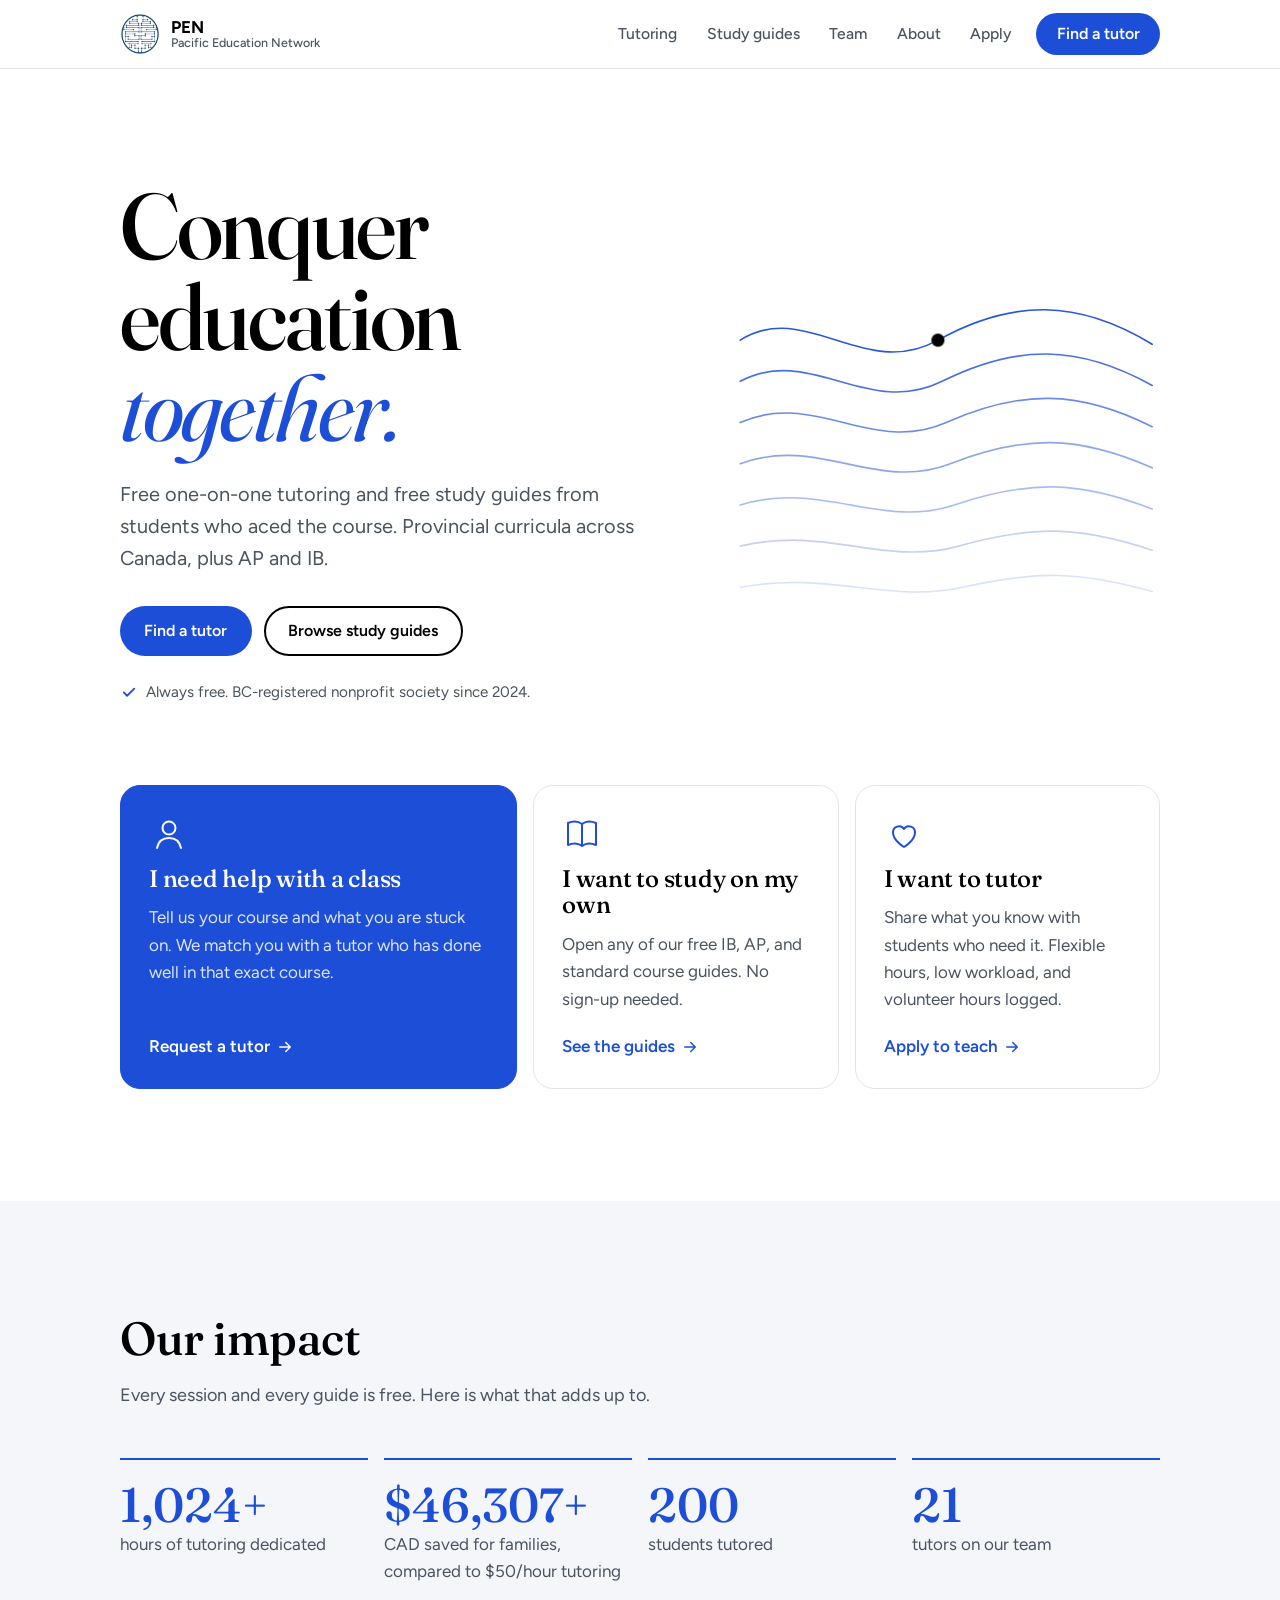
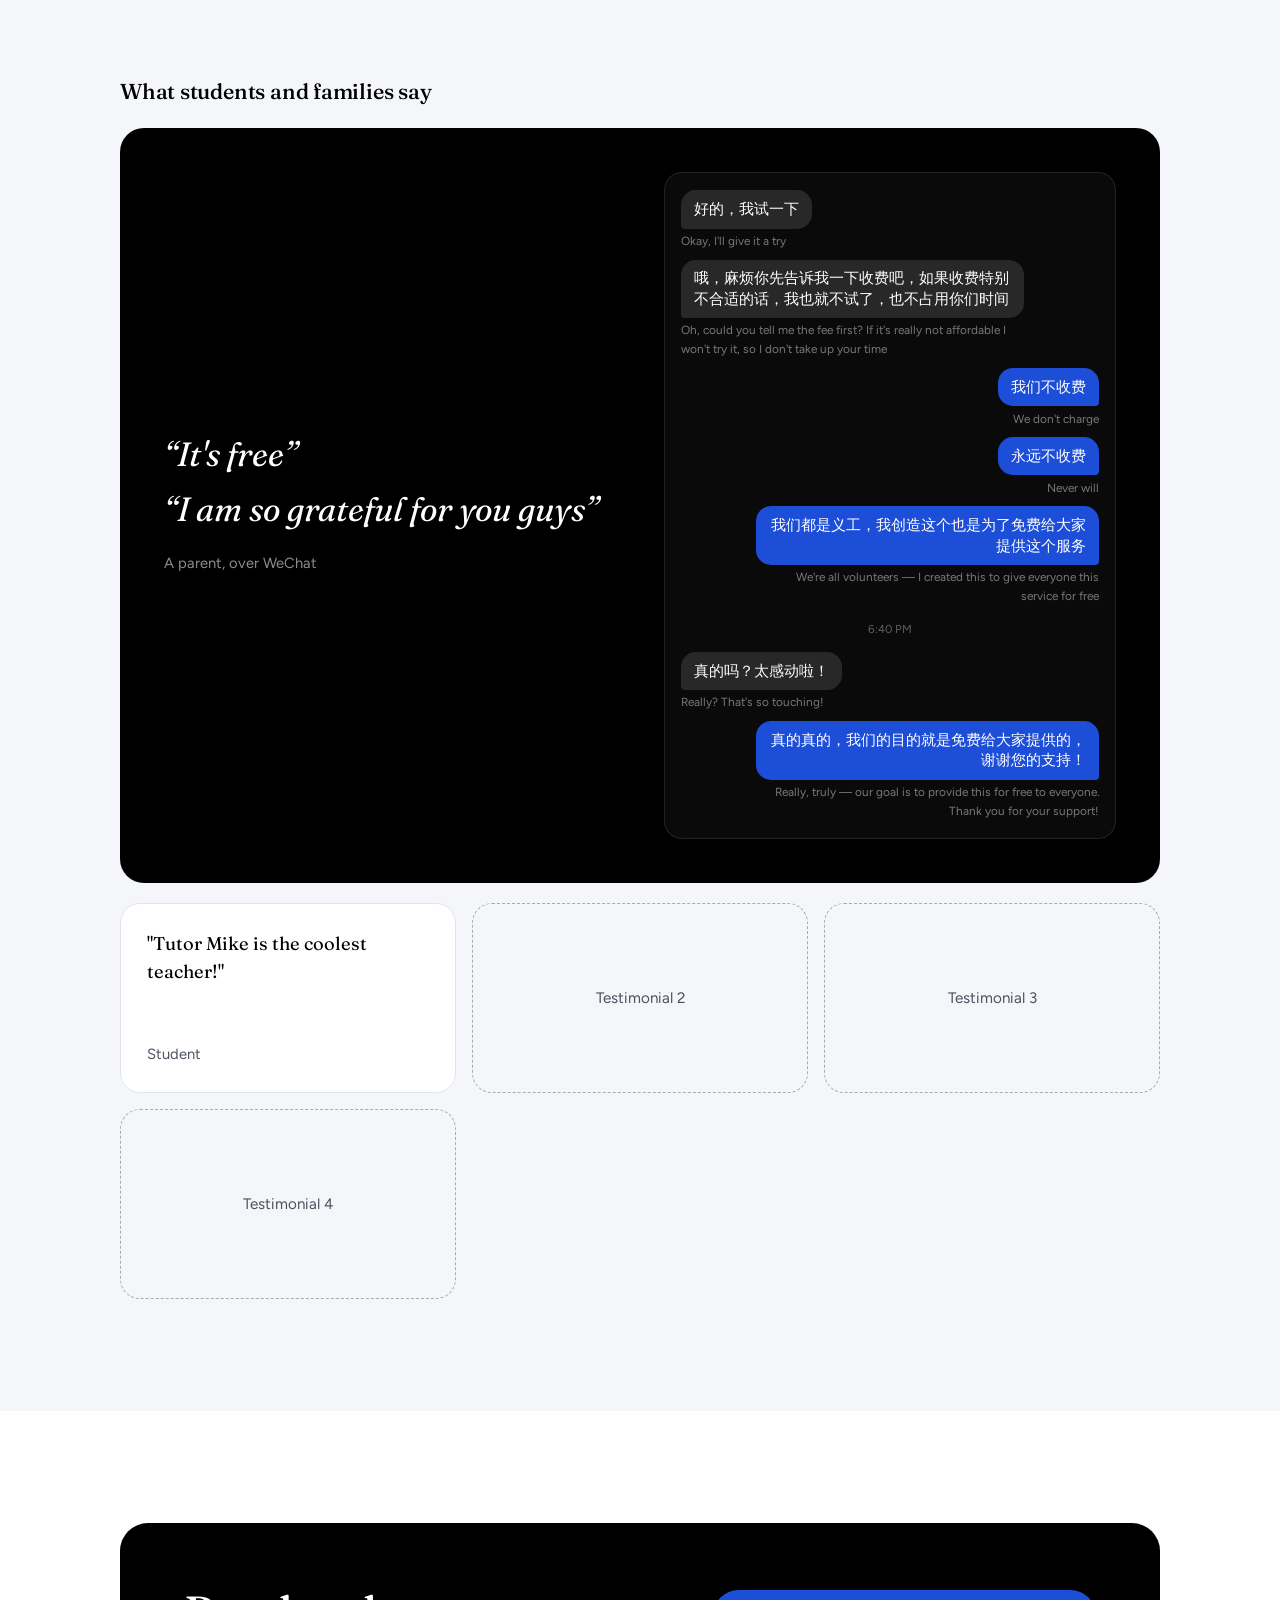
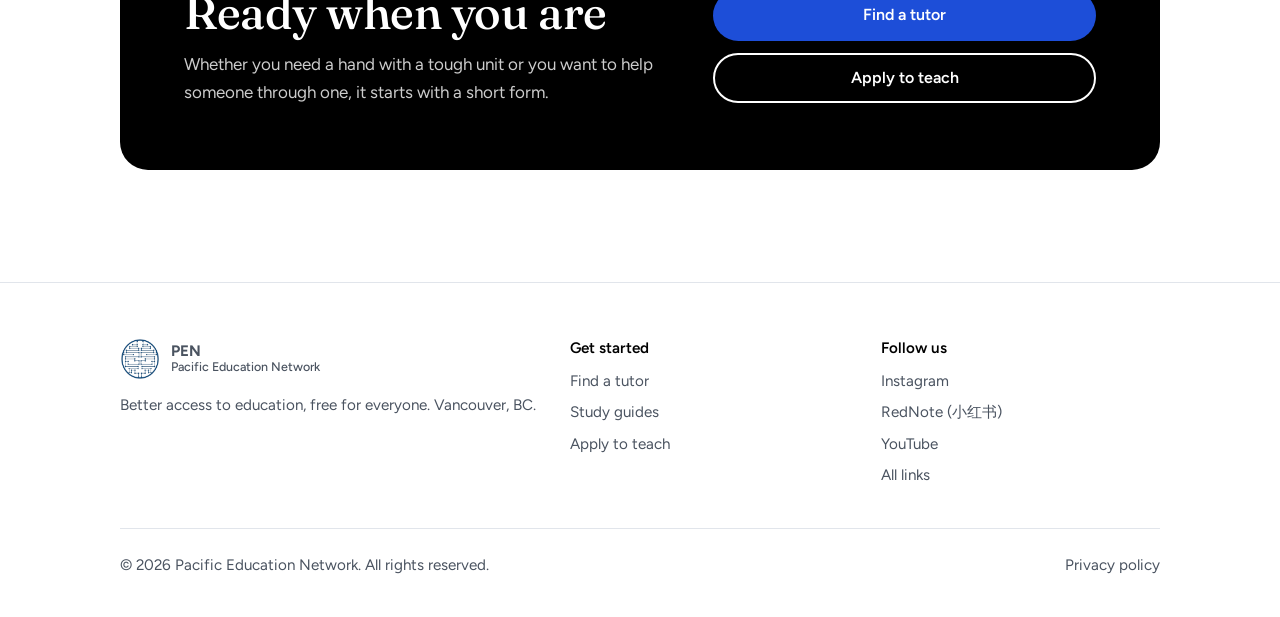
==== commit e4b21e14: "Add impact stats with count-up animation; Chloe Fu replaces Alisa Du Stats count up from zero when s" ====
--- a/index.html
+++ b/index.html
@@ -175,9 +175,15 @@
 
   /* =========================================================
      EDIT HERE: stats (empty = placeholder boxes)
-     e.g. { value: "250+", label: "students tutored" }
+     value is a plain number; it counts up from 0 when scrolled into view.
+     e.g. { value: 250, prefix: "", suffix: "+", label: "students tutored" }
      ========================================================= */
-  const STATS = [];
+  const STATS = [
+    { value: 1200,  suffix: "+",  label: "hours of tutoring dedicated" },
+    { value: 60000, prefix: "$", suffix: "+", label: "CAD saved for families, compared to $50/hour tutoring" },
+    { value: 300,   label: "students tutored" },
+    { value: 40,    label: "tutors on our team" }
+  ];
   const STAT_SLOTS = 4;
 
   /* =========================================================
@@ -209,9 +215,39 @@
   ];
   const TESTIMONIAL_SLOTS = 3;
 
+  const fmtStat = (s, n) => (s.prefix || "") + Math.round(n).toLocaleString("en-US") + (s.suffix || "");
   $("#stats").innerHTML = STATS.length
-    ? STATS.map(s => `<div class="stat"><b>${esc(s.value)}</b><span>${esc(s.label)}</span></div>`).join("")
+    ? STATS.map((s, i) => `<div class="stat" style="--i:${i}"><b aria-label="${esc(fmtStat(s, s.value))}">${esc(fmtStat(s, s.value))}</b><span>${esc(s.label)}</span></div>`).join("")
     : Array.from({ length: STAT_SLOTS }, (_, i) => `<div class="ph">Stat ${i + 1}</div>`).join("");
+
+  if (STATS.length) {
+    const statEls = [...document.querySelectorAll("#stats .stat")];
+    const reduce = window.matchMedia("(prefers-reduced-motion: reduce)").matches;
+    const countUp = (el, s, delay) => {
+      const b = el.querySelector("b");
+      const dur = 1800;
+      let start = null;
+      const tick = t => {
+        if (start === null) start = t + delay;
+        const p = Math.min(1, Math.max(0, (t - start) / dur));
+        b.textContent = fmtStat(s, s.value * (1 - Math.pow(1 - p, 3)));
+        if (p < 1) requestAnimationFrame(tick);
+      };
+      b.textContent = fmtStat(s, 0);
+      requestAnimationFrame(tick);
+    };
+    if (reduce || !("IntersectionObserver" in window)) {
+      statEls.forEach(el => el.classList.add("in"));
+    } else {
+      $("#stats").classList.add("is-armed");
+      const io = new IntersectionObserver(entries => {
+        if (!entries.some(e => e.isIntersecting)) return;
+        statEls.forEach((el, i) => { el.classList.add("in"); countUp(el, STATS[i], i * 150); });
+        io.disconnect();
+      }, { threshold: 0.4 });
+      io.observe($("#stats"));
+    }
+  }
 
   if (CHAT_TESTIMONIAL) {
     const rows = CHAT_TESTIMONIAL.messages.map(m => {
--- a/assets/styles.css
+++ b/assets/styles.css
@@ -278,6 +278,15 @@
 .stat { padding: 1.4rem 0; border-top: 2px solid var(--ink); }
 .stat b { display: block; font-family: var(--serif); font-weight: 500; font-size: clamp(2.2rem, 4vw, 3rem); line-height: 1.05; color: var(--blue); }
 .stat span { color: var(--ink-soft); }
+.stat b { font-variant-numeric: tabular-nums; }
+.stats.is-armed .stat { transition: opacity .6s ease, transform .6s cubic-bezier(.2,.7,.2,1); transition-delay: calc(var(--i, 0) * 150ms); }
+.stats.is-armed .stat:not(.in) { opacity: 0; transform: translateY(16px); }
+.stats.is-armed .stat::before {
+  content: ""; display: block; height: 2px; background: var(--blue); margin: calc(-1.4rem - 2px) 0 calc(1.4rem - 2px);
+  transform-origin: left; transform: scaleX(0); transition: transform 1.2s cubic-bezier(.2,.7,.2,1);
+  transition-delay: calc(var(--i, 0) * 150ms + 200ms);
+}
+.stats.is-armed .stat.in::before { transform: scaleX(1); }
 .stats .ph { min-height: 130px; }
 @media (max-width: 760px) { .stats { grid-template-columns: 1fr 1fr; } }
 
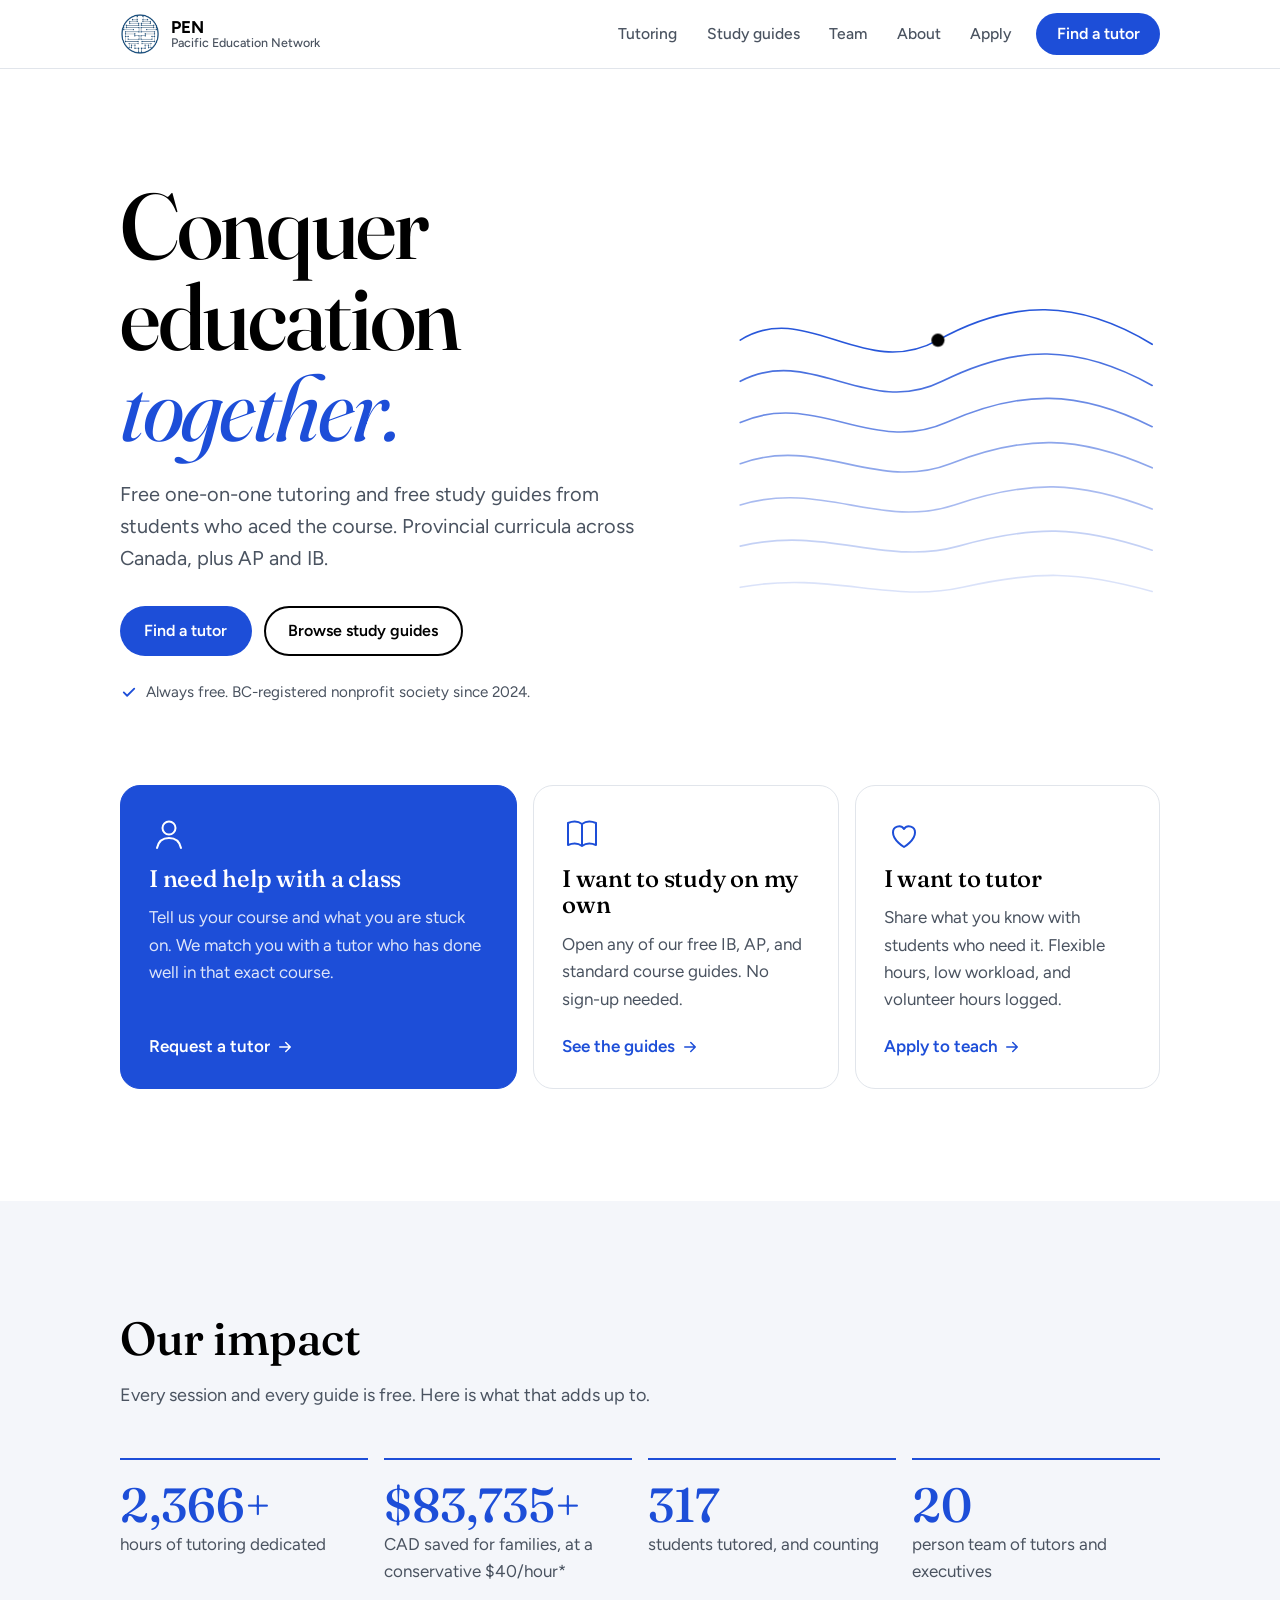
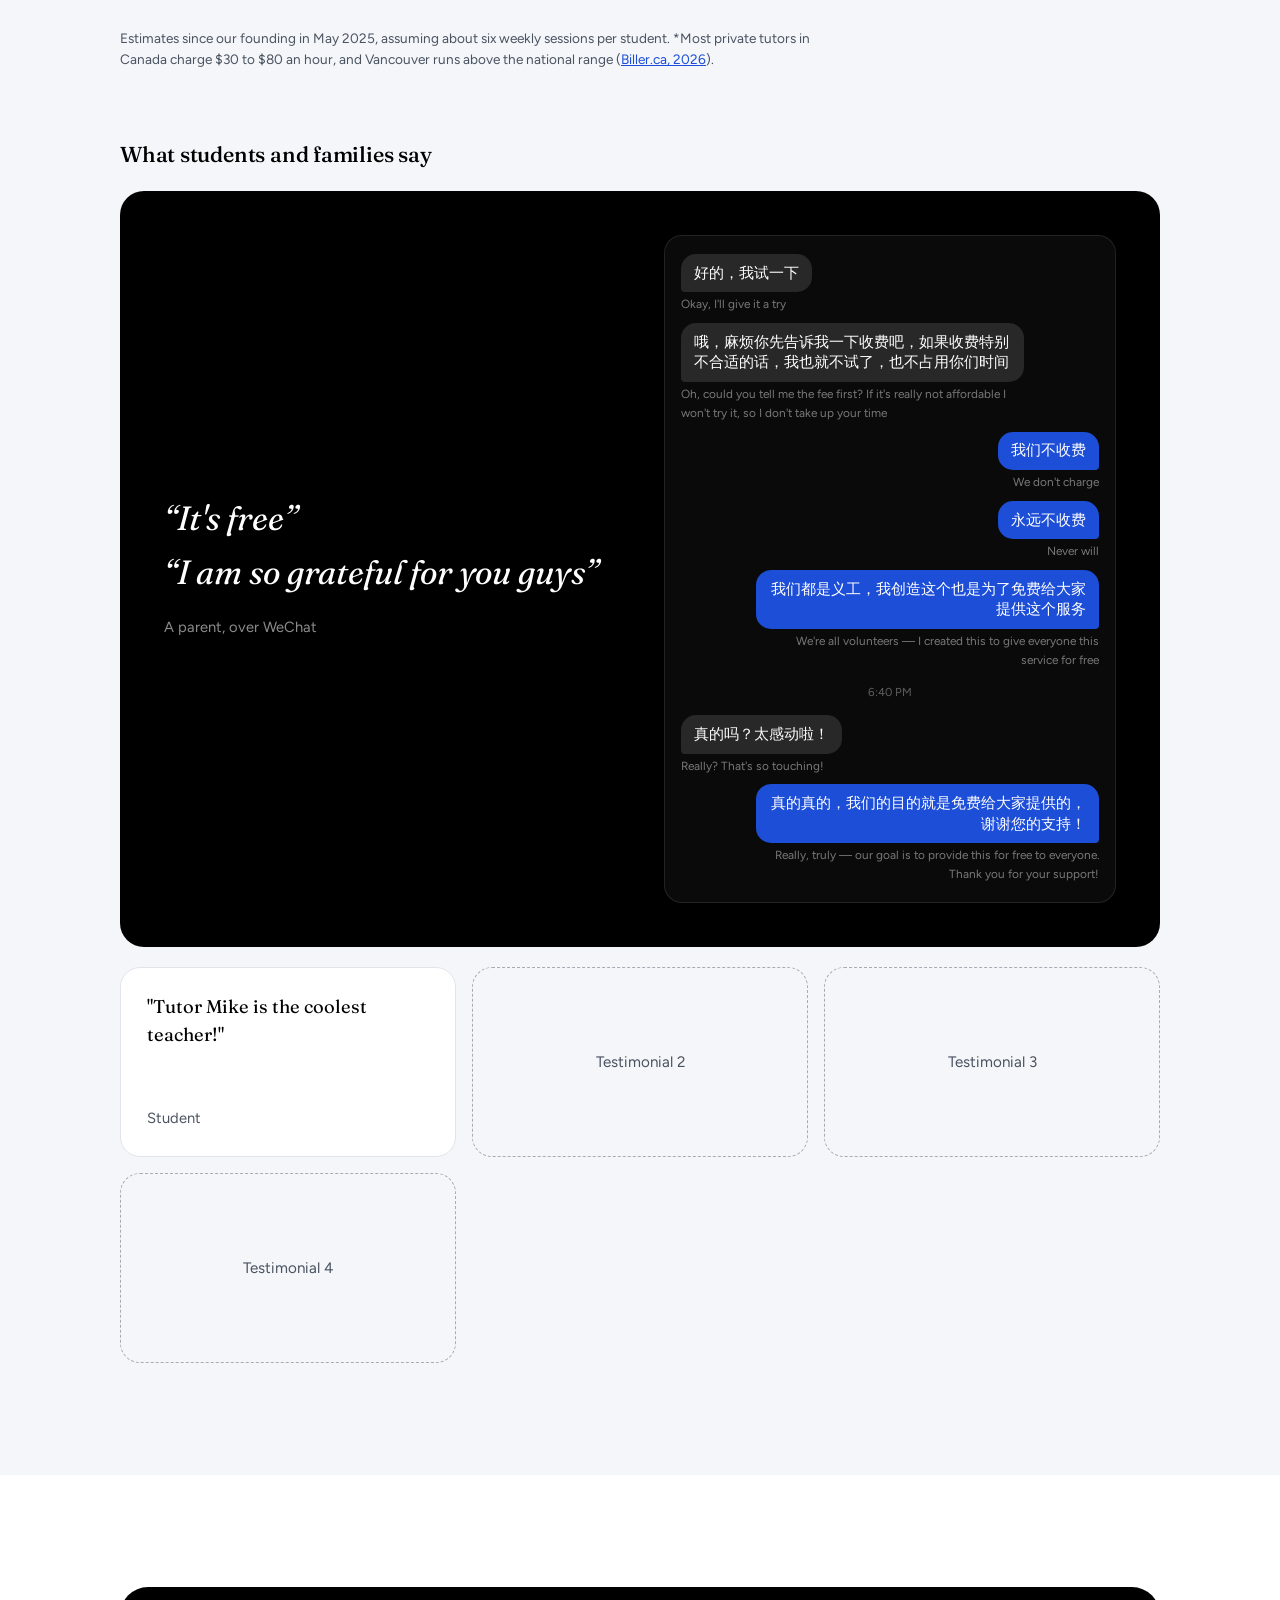
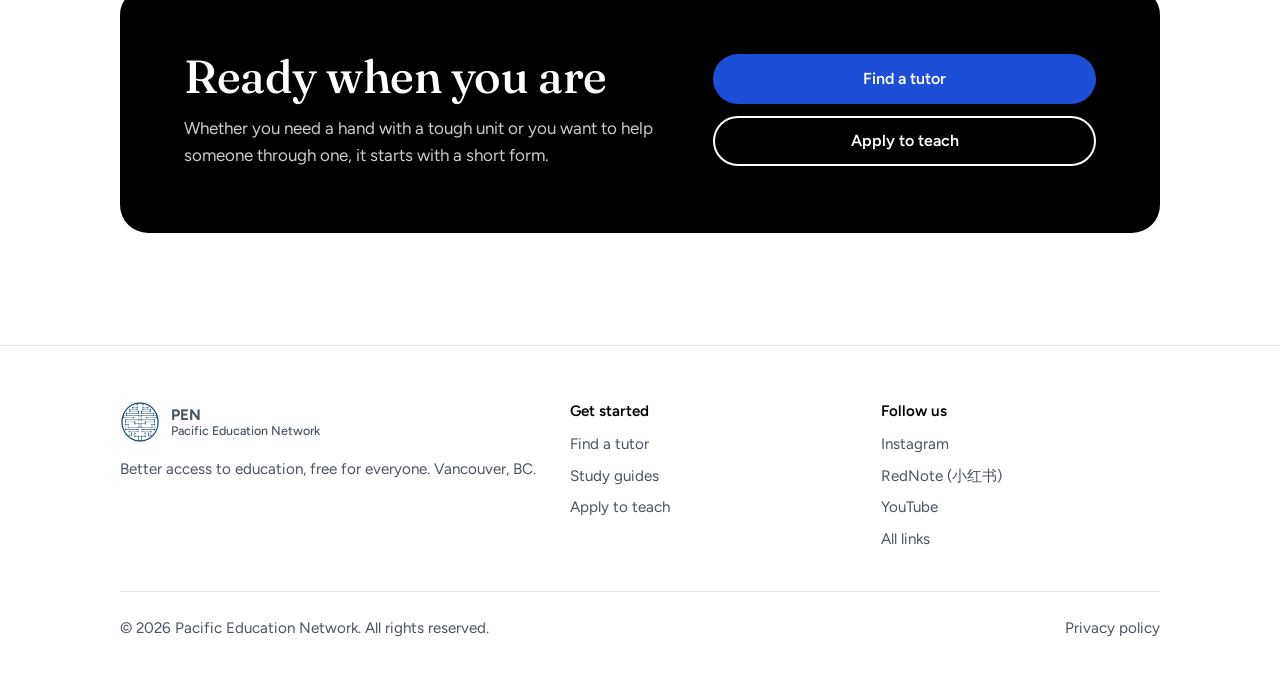
==== commit 22744edb: "Update impact stats and add team photos and new tutors Stats now reflect 487 students, about 2,800 t" ====
--- a/index.html
+++ b/index.html
@@ -108,6 +108,7 @@
         <p class="lede">Every session and every guide is free. Here is what that adds up to.</p>
       </div>
       <div class="stats" id="stats"></div>
+      <p class="stats-note">Estimates since our founding in May 2025, assuming about six weekly sessions per student. *Most private tutors in Canada charge $30 to $80 an hour, and Vancouver runs above the national range (<a href="https://biller.ca/pricing-guides/how-much-to-charge-tutoring-canada" target="_blank" rel="noopener">Biller.ca, 2026</a>).</p>
 
       <h3 class="quotes-head">What students and families say</h3>
       <div class="chat-testimonial" id="chat-testimonial"></div>
@@ -179,10 +180,12 @@
      e.g. { value: 250, prefix: "", suffix: "+", label: "students tutored" }
      ========================================================= */
   const STATS = [
-    { value: 1200,  suffix: "+",  label: "hours of tutoring dedicated" },
-    { value: 60000, prefix: "$", suffix: "+", label: "CAD saved for families, compared to $50/hour tutoring" },
-    { value: 300,   label: "students tutored" },
-    { value: 40,    label: "tutors on our team" }
+    /* hours: 467 one-on-one students + 4 five-student classes, ~6 weekly 1-hour sessions each = 2,826 */
+    { value: 2800,   suffix: "+", label: "hours of tutoring dedicated" },
+    /* 2,826 tutor hours x $40/hour = $113,040 */
+    { value: 110000, prefix: "$", suffix: "+", label: "CAD saved for families, at a conservative $40/hour*" },
+    { value: 487,   label: "students tutored, and counting" },
+    { value: 40,    label: "person team of tutors and executives" }
   ];
   const STAT_SLOTS = 4;
 
--- a/assets/styles.css
+++ b/assets/styles.css
@@ -279,6 +279,8 @@
 .stat b { display: block; font-family: var(--serif); font-weight: 500; font-size: clamp(2.2rem, 4vw, 3rem); line-height: 1.05; color: var(--blue); }
 .stat span { color: var(--ink-soft); }
 .stat b { font-variant-numeric: tabular-nums; }
+.stats-note { margin-top: 1.25rem; font-size: .85rem; color: var(--ink-soft); max-width: 46rem; }
+.stats-note a { color: var(--blue); }
 .stats.is-armed .stat { transition: opacity .6s ease, transform .6s cubic-bezier(.2,.7,.2,1); transition-delay: calc(var(--i, 0) * 150ms); }
 .stats.is-armed .stat:not(.in) { opacity: 0; transform: translateY(16px); }
 .stats.is-armed .stat::before {
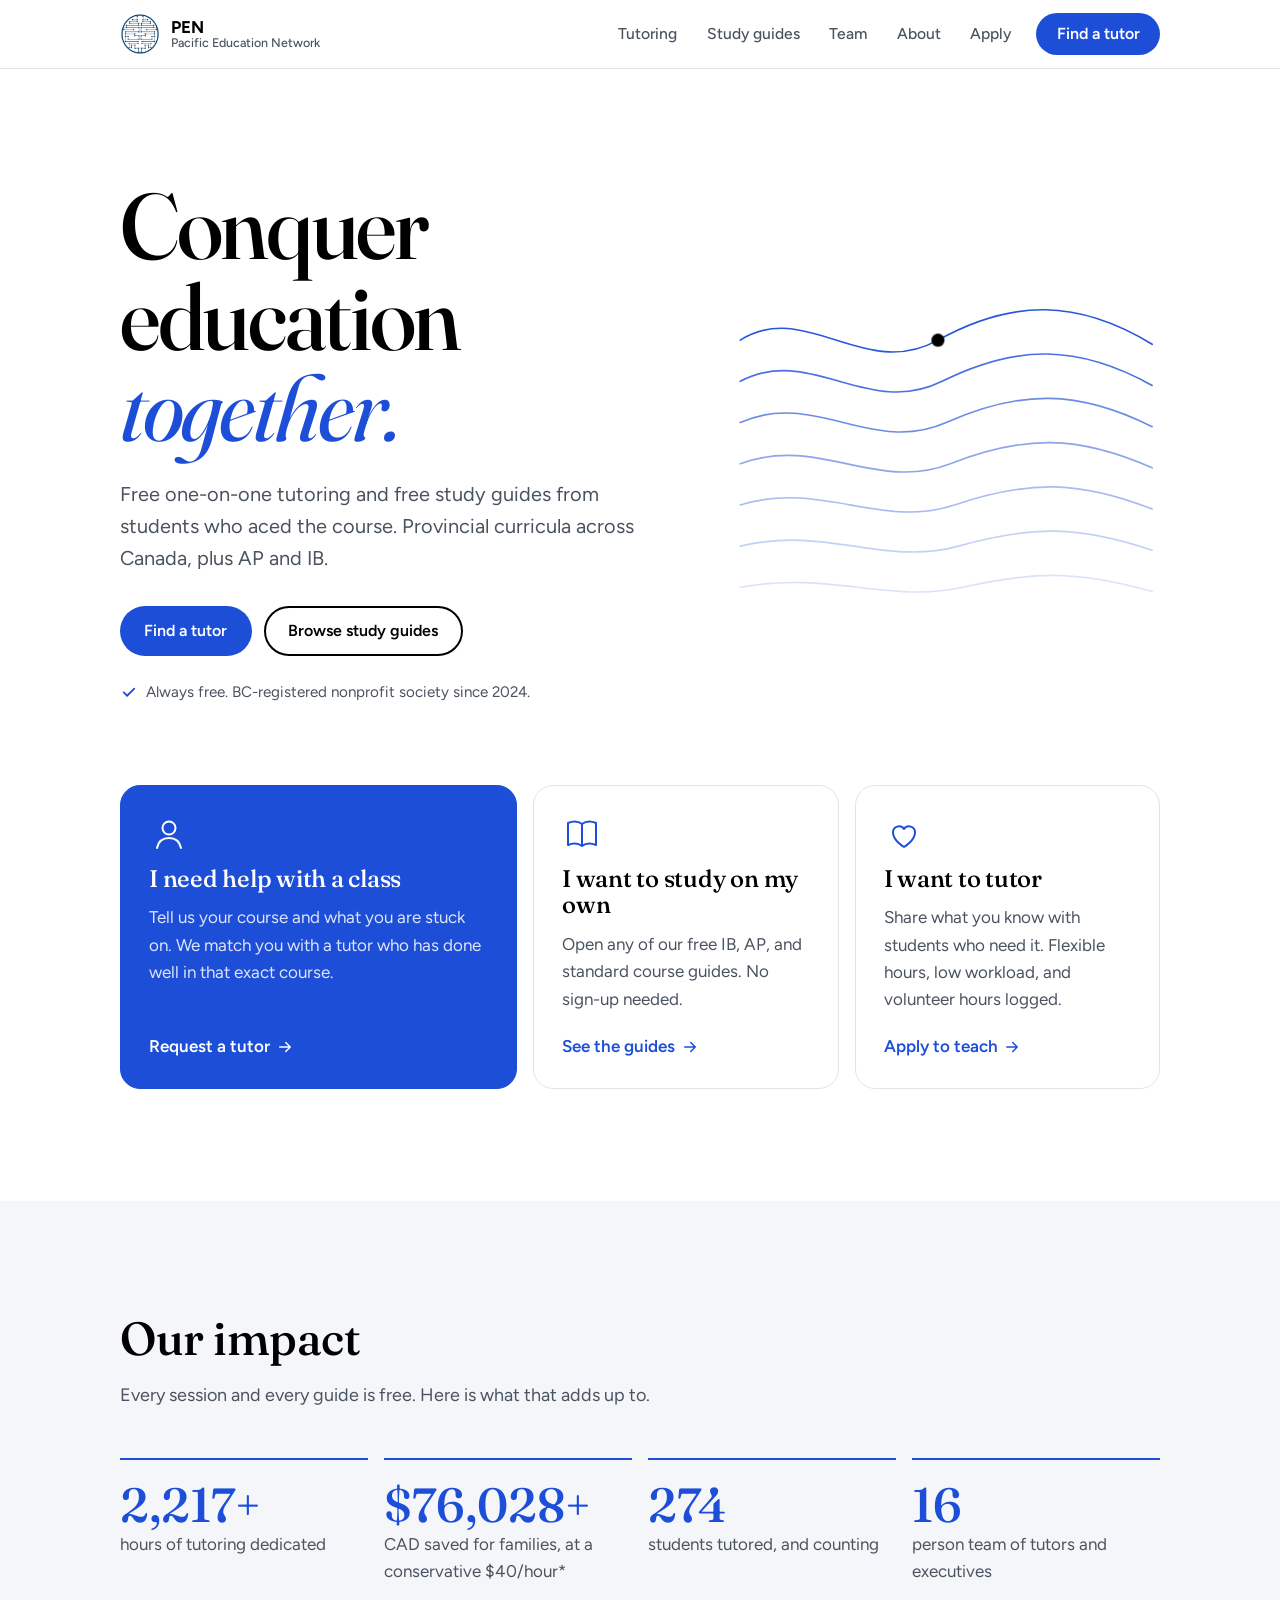
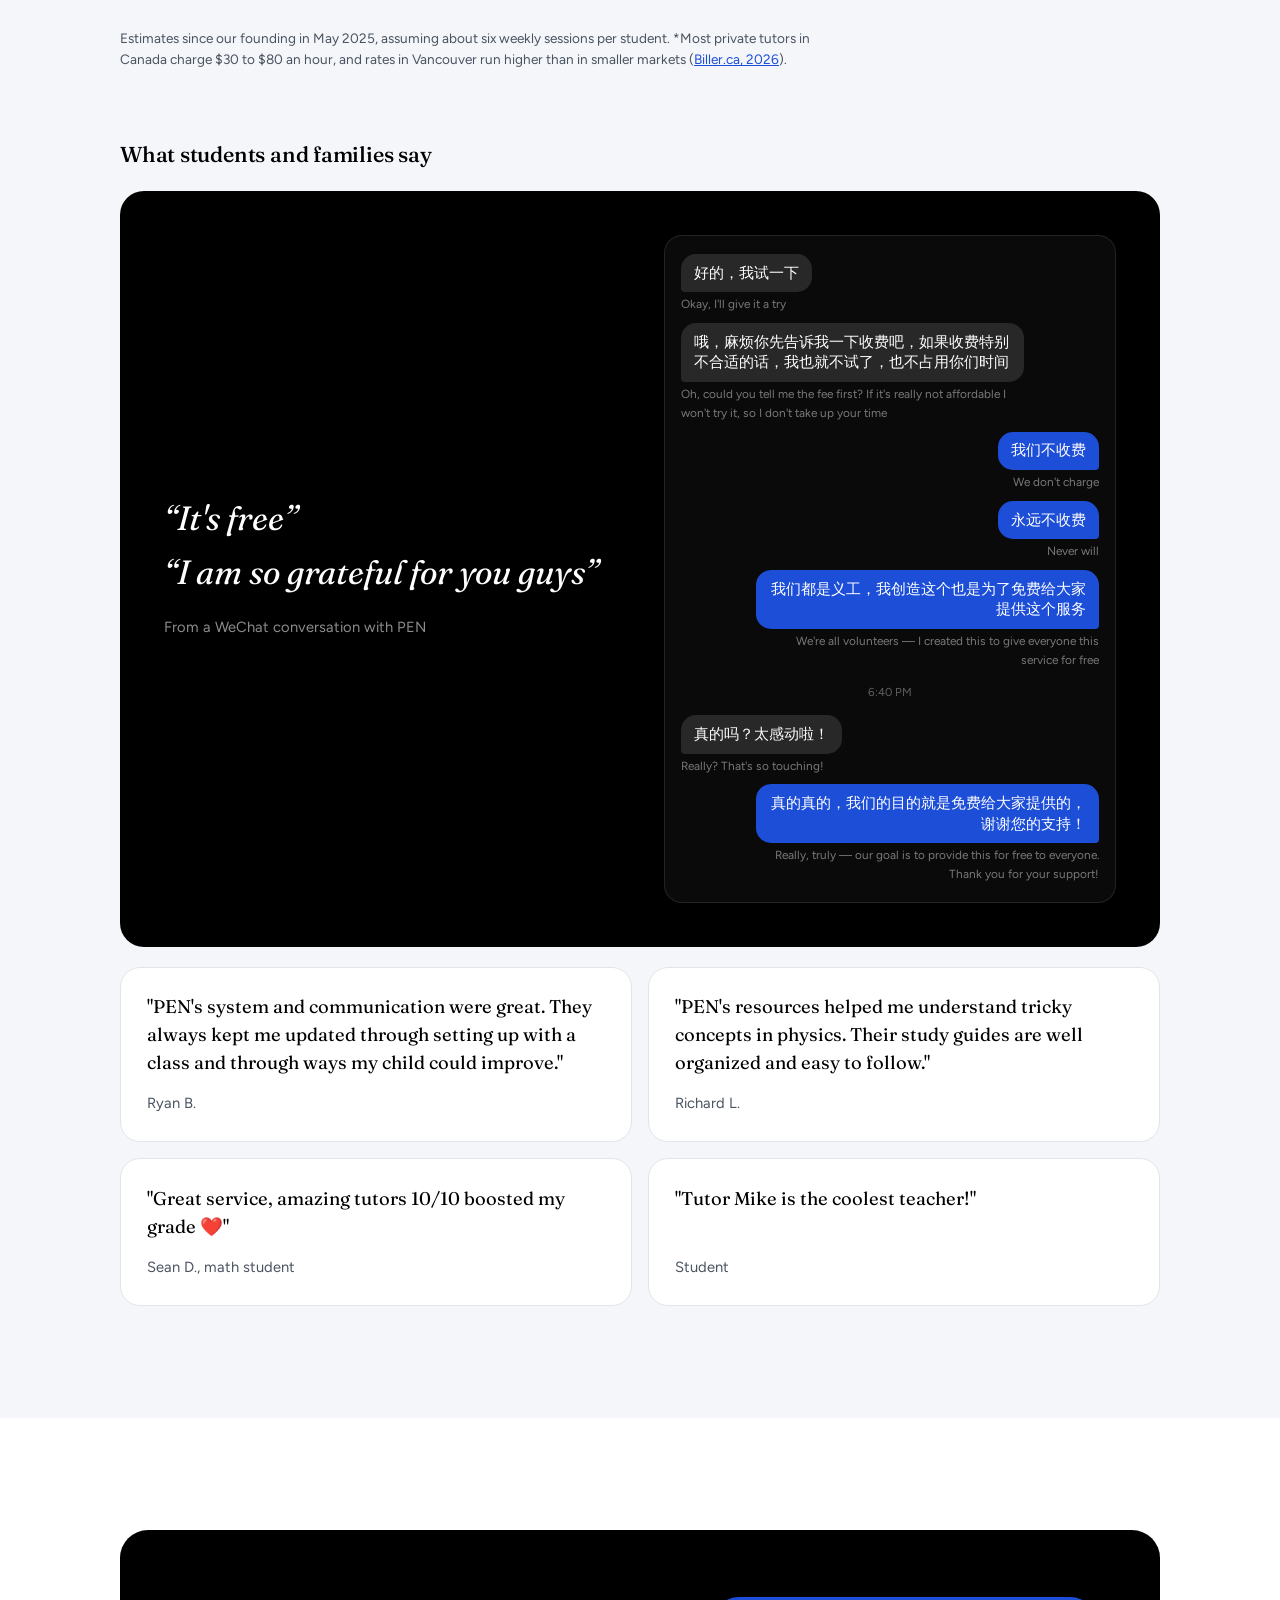
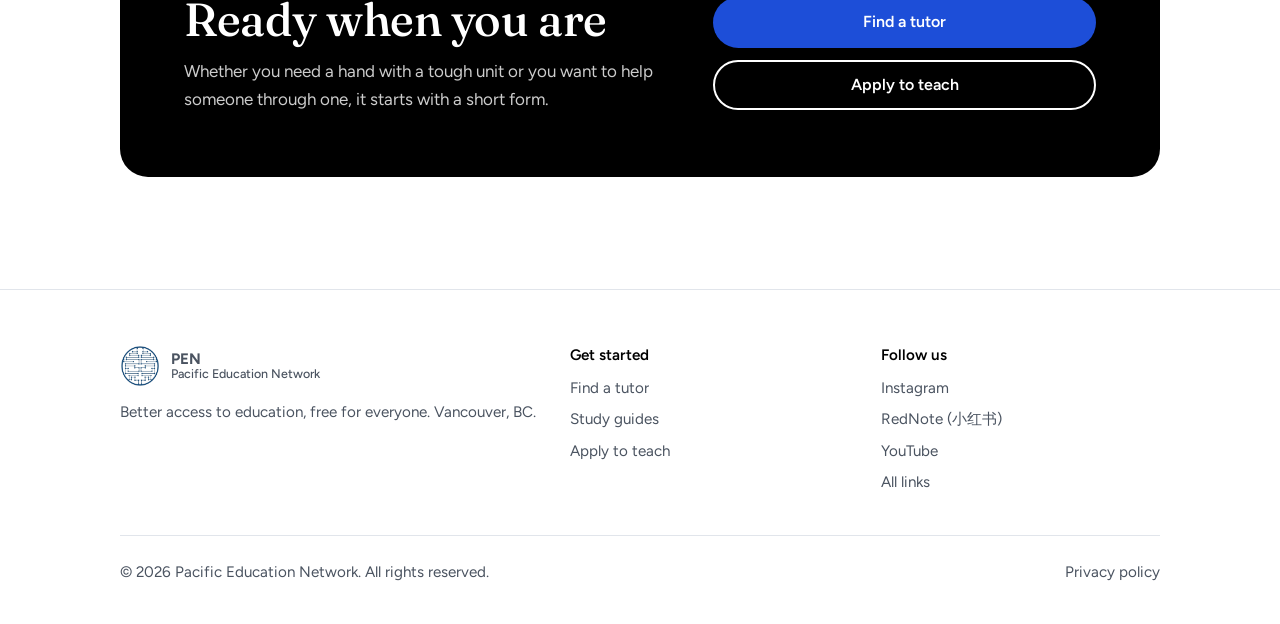
==== commit 76b77e53: "Add testimonials, new IB study guides, and layout and wording fixes Adds three testimonials in place" ====
--- a/index.html
+++ b/index.html
@@ -108,7 +108,7 @@
         <p class="lede">Every session and every guide is free. Here is what that adds up to.</p>
       </div>
       <div class="stats" id="stats"></div>
-      <p class="stats-note">Estimates since our founding in May 2025, assuming about six weekly sessions per student. *Most private tutors in Canada charge $30 to $80 an hour, and Vancouver runs above the national range (<a href="https://biller.ca/pricing-guides/how-much-to-charge-tutoring-canada" target="_blank" rel="noopener">Biller.ca, 2026</a>).</p>
+      <p class="stats-note">Estimates since our founding in May 2025, assuming about six weekly sessions per student. *Most private tutors in Canada charge $30 to $80 an hour, and rates in Vancouver run higher than in smaller markets (<a href="https://biller.ca/pricing-guides/how-much-to-charge-tutoring-canada" target="_blank" rel="noopener">Biller.ca, 2026</a>).</p>
 
       <h3 class="quotes-head">What students and families say</h3>
       <div class="chat-testimonial" id="chat-testimonial"></div>
@@ -196,7 +196,7 @@
      ========================================================= */
   const CHAT_TESTIMONIAL = {
     pulls: ["“It's free”", "“I am so grateful for you guys”"],
-    caption: "A parent, over WeChat",
+    caption: "From a WeChat conversation with PEN",
     messages: [
       { from: "them", zh: "好的，我试一下", en: "Okay, I'll give it a try" },
       { from: "them", zh: "哦，麻烦你先告诉我一下收费吧，如果收费特别不合适的话，我也就不试了，也不占用你们时间", en: "Oh, could you tell me the fee first? If it's really not affordable I won't try it, so I don't take up your time" },
@@ -214,9 +214,12 @@
      e.g. { quote: "...", who: "Parent of a Grade 10 student" }
      ========================================================= */
   const TESTIMONIALS = [
+    { quote: "PEN's system and communication were great. They always kept me updated through setting up with a class and through ways my child could improve.", who: "Ryan B." },
+    { quote: "PEN's resources helped me understand tricky concepts in physics. Their study guides are well organized and easy to follow.", who: "Richard L." },
+    { quote: "Great service, amazing tutors 10/10 boosted my grade ❤️", who: "Sean D., math student" },
     { quote: "Tutor Mike is the coolest teacher!", who: "Student" }
   ];
-  const TESTIMONIAL_SLOTS = 3;
+  const TESTIMONIAL_SLOTS = 0;
 
   const fmtStat = (s, n) => (s.prefix || "") + Math.round(n).toLocaleString("en-US") + (s.suffix || "");
   $("#stats").innerHTML = STATS.length
--- a/assets/styles.css
+++ b/assets/styles.css
@@ -65,7 +65,7 @@
 .section-head { margin-bottom: clamp(2rem, 5vw, 3rem); }
 
 /* ============ Page header (non-home pages) ============ */
-.page-head { padding: clamp(2.5rem, 6vw, 4rem) 0 clamp(1.5rem, 4vw, 2.5rem); }
+.page-head { padding-block: clamp(2.5rem, 6vw, 4rem) clamp(1.5rem, 4vw, 2.5rem); }
 .page-head h1 { font-size: clamp(2.2rem, 5vw, 3.2rem); letter-spacing: -0.02em; }
 .page-head .lede { font-size: clamp(1.05rem, 1.5vw, 1.2rem); }
 
@@ -324,7 +324,7 @@
 .chat-translation { font-size: .74rem; color: rgba(255,255,255,.45); margin-top: .2rem; }
 .chat-time { text-align: center; font-size: .72rem; color: rgba(255,255,255,.35); margin: .3rem 0; }
 @media (max-width: 760px) { .chat-testimonial { grid-template-columns: 1fr; } }
-.quotes { display: grid; grid-template-columns: repeat(3, 1fr); gap: 1rem; }
+.quotes { display: grid; grid-template-columns: repeat(2, 1fr); gap: 1rem; }
 .quote { margin: 0; background: var(--surface); border: 1px solid var(--line); border-radius: 20px; padding: 1.6rem; display: flex; flex-direction: column; gap: 1rem; }
 .quote blockquote { margin: 0; font-family: var(--serif); font-size: 1.15rem; line-height: 1.5; }
 .quote figcaption { margin-top: auto; font-size: .92rem; color: var(--ink-soft); }
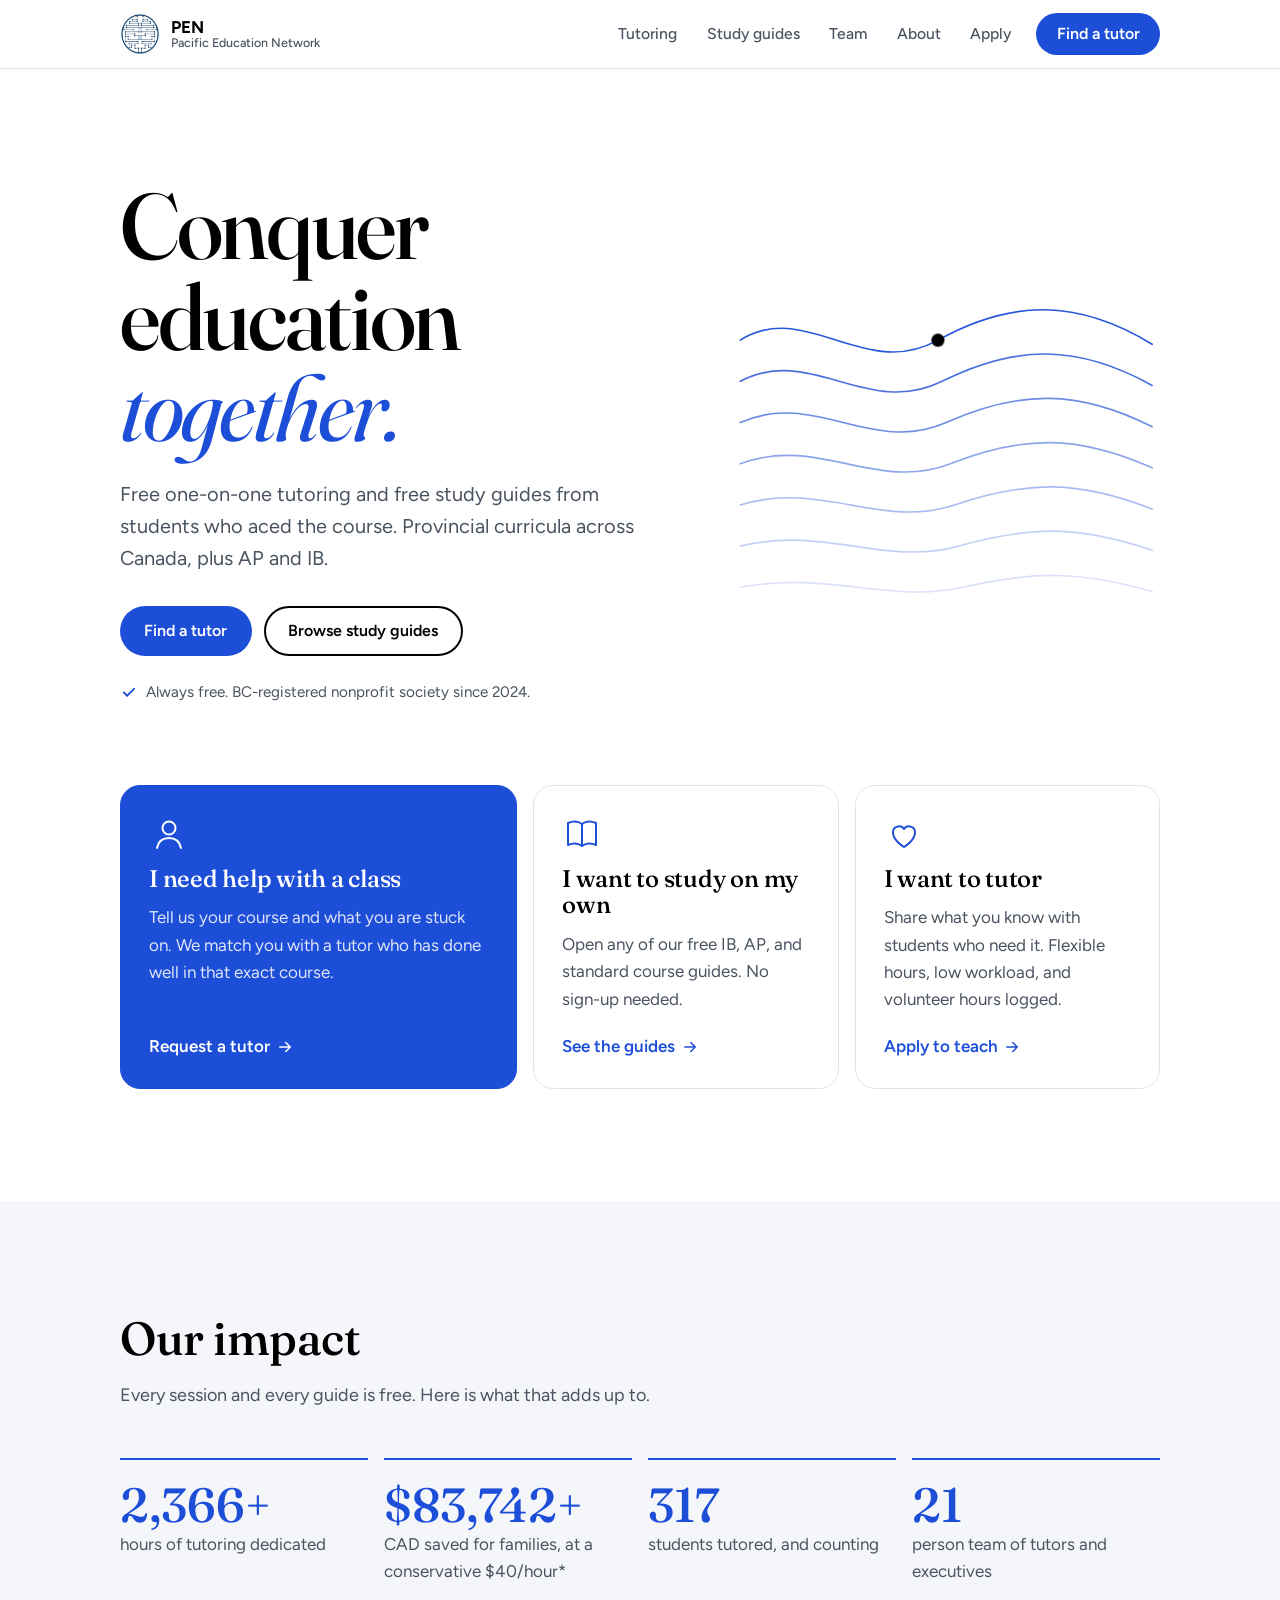
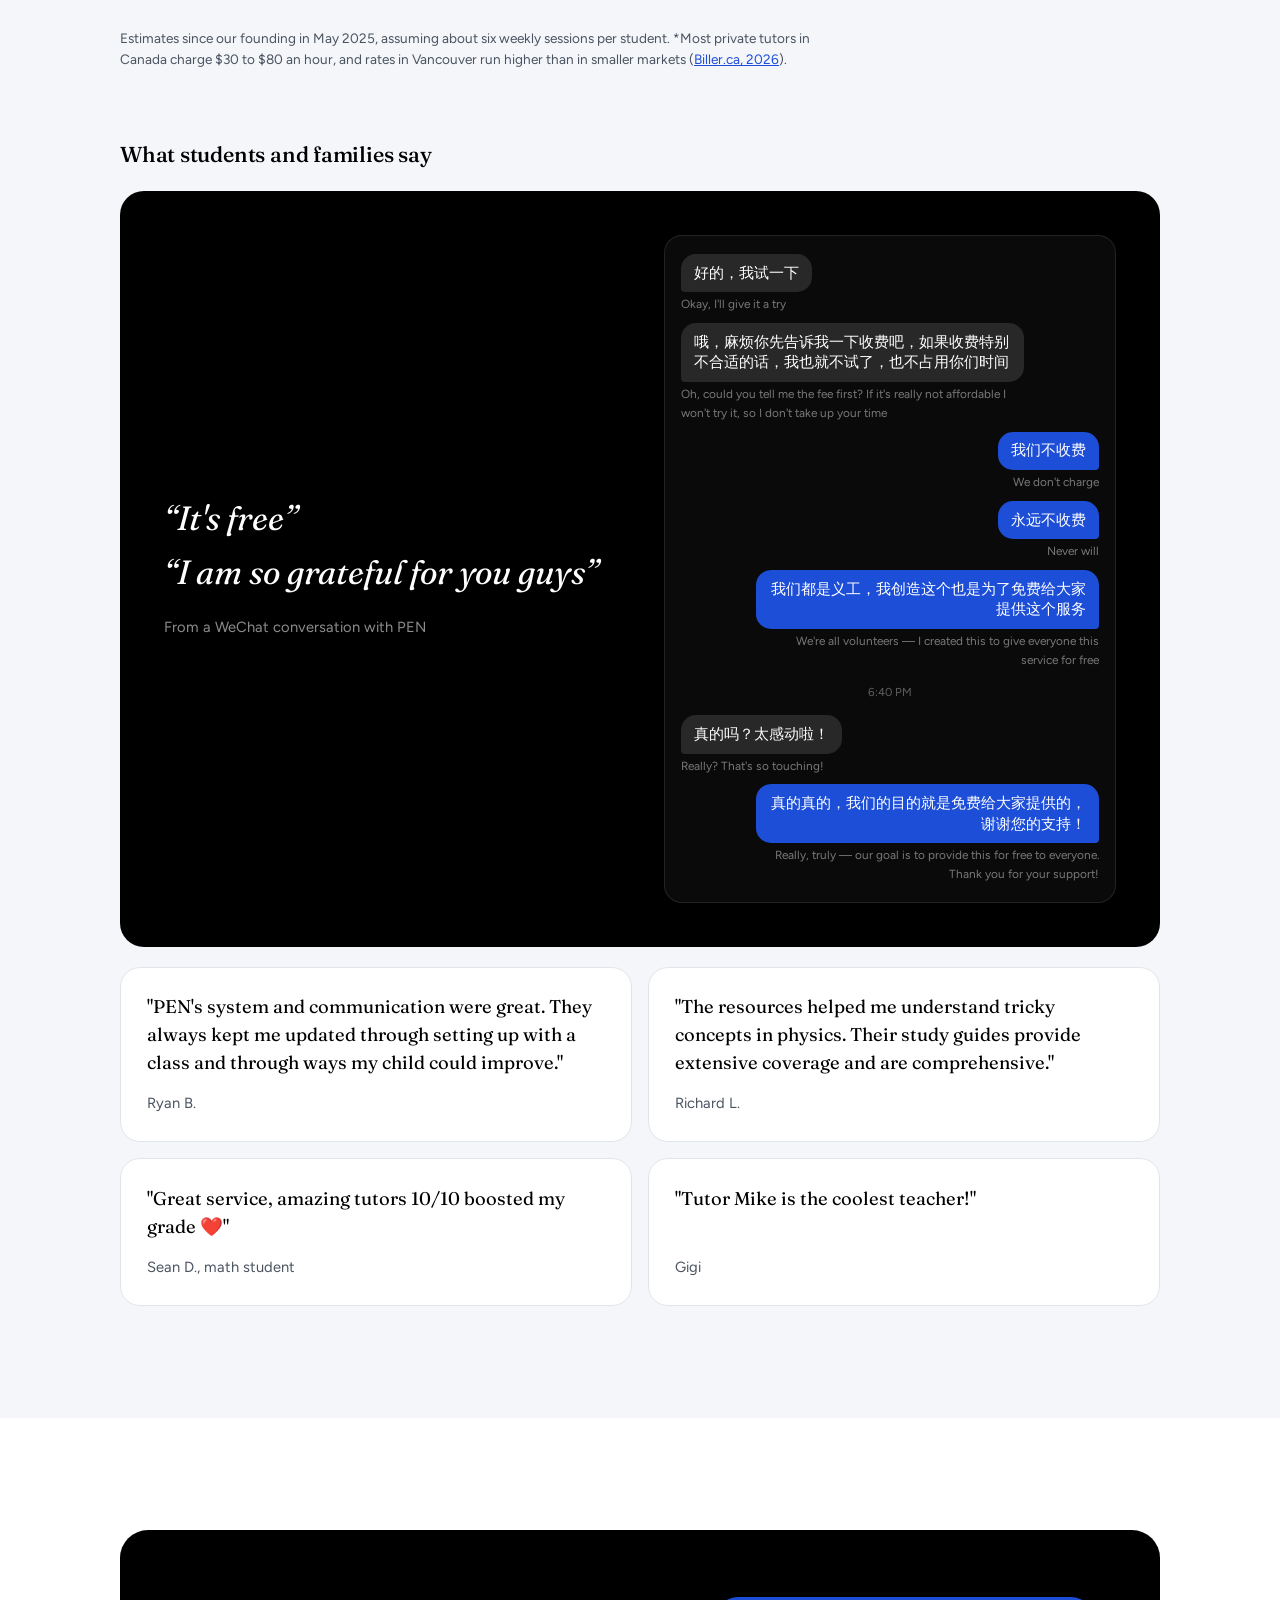
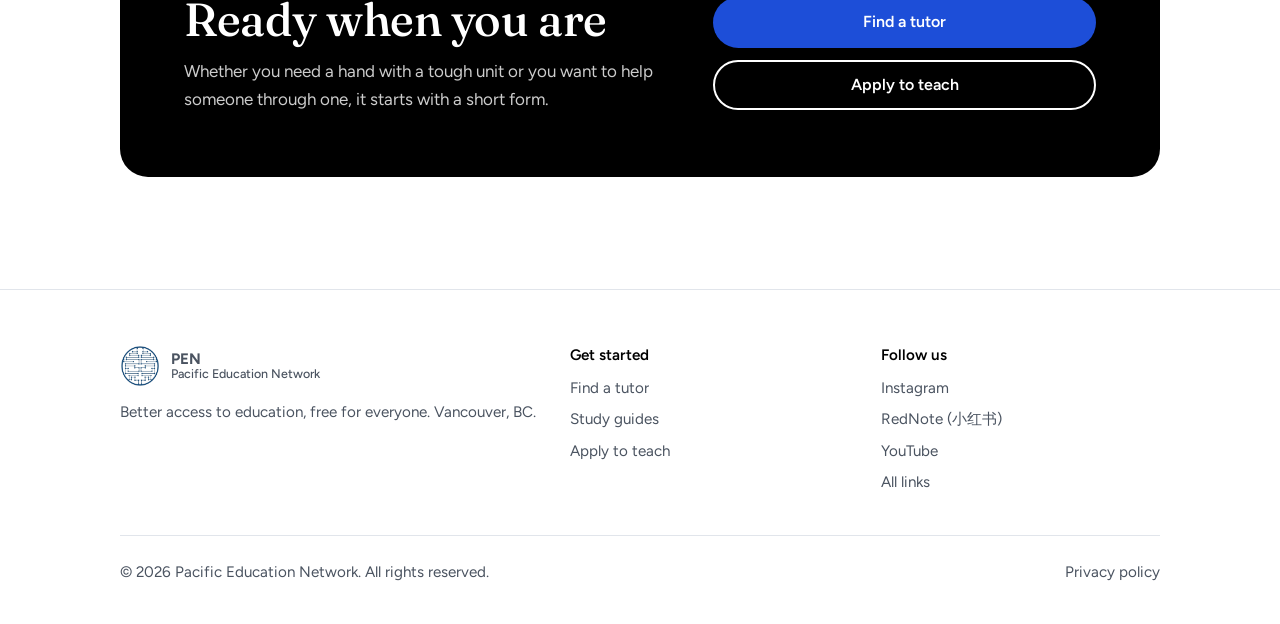
==== commit cda59763: "Link IB guides to Google Docs, use logo as favicon, correct testimonials Co-Authored-By: Claude Opus" ====
--- a/index.html
+++ b/index.html
@@ -5,8 +5,8 @@
   <meta name="viewport" content="width=device-width, initial-scale=1, viewport-fit=cover">
   <title>Pacific Education Network | Free student-led tutoring</title>
   <meta name="description" content="Pacific Education Network (PEN) is a BC-registered nonprofit offering free one-on-one tutoring and free study guides for Canadian provincial, AP, and IB courses.">
-  <!-- TODO: replace with your logo, e.g. <link rel="icon" href="assets/logo.png"> -->
-  <link rel="icon" href="data:image/svg+xml,<svg xmlns='http://www.w3.org/2000/svg' viewBox='0 0 32 32'><rect width='32' height='32' rx='8' fill='%231D4ED8'/></svg>">
+  <link rel="icon" type="image/png" href="assets/favicon.png">
+  <link rel="apple-touch-icon" href="assets/apple-touch-icon.png">
   <link rel="preconnect" href="https://fonts.googleapis.com">
   <link rel="preconnect" href="https://fonts.gstatic.com" crossorigin>
   <link href="https://fonts.googleapis.com/css2?family=Figtree:wght@400;500;600;700&family=Fraunces:ital,opsz,wght@0,9..144,400;0,9..144,500;0,9..144,600;1,9..144,400&display=swap" rel="stylesheet">
@@ -215,9 +215,9 @@
      ========================================================= */
   const TESTIMONIALS = [
     { quote: "PEN's system and communication were great. They always kept me updated through setting up with a class and through ways my child could improve.", who: "Ryan B." },
-    { quote: "PEN's resources helped me understand tricky concepts in physics. Their study guides are well organized and easy to follow.", who: "Richard L." },
+    { quote: "The resources helped me understand tricky concepts in physics. Their study guides provide extensive coverage and are comprehensive.", who: "Richard L." },
     { quote: "Great service, amazing tutors 10/10 boosted my grade ❤️", who: "Sean D., math student" },
-    { quote: "Tutor Mike is the coolest teacher!", who: "Student" }
+    { quote: "Tutor Mike is the coolest teacher!", who: "Gigi" }
   ];
   const TESTIMONIAL_SLOTS = 0;
 
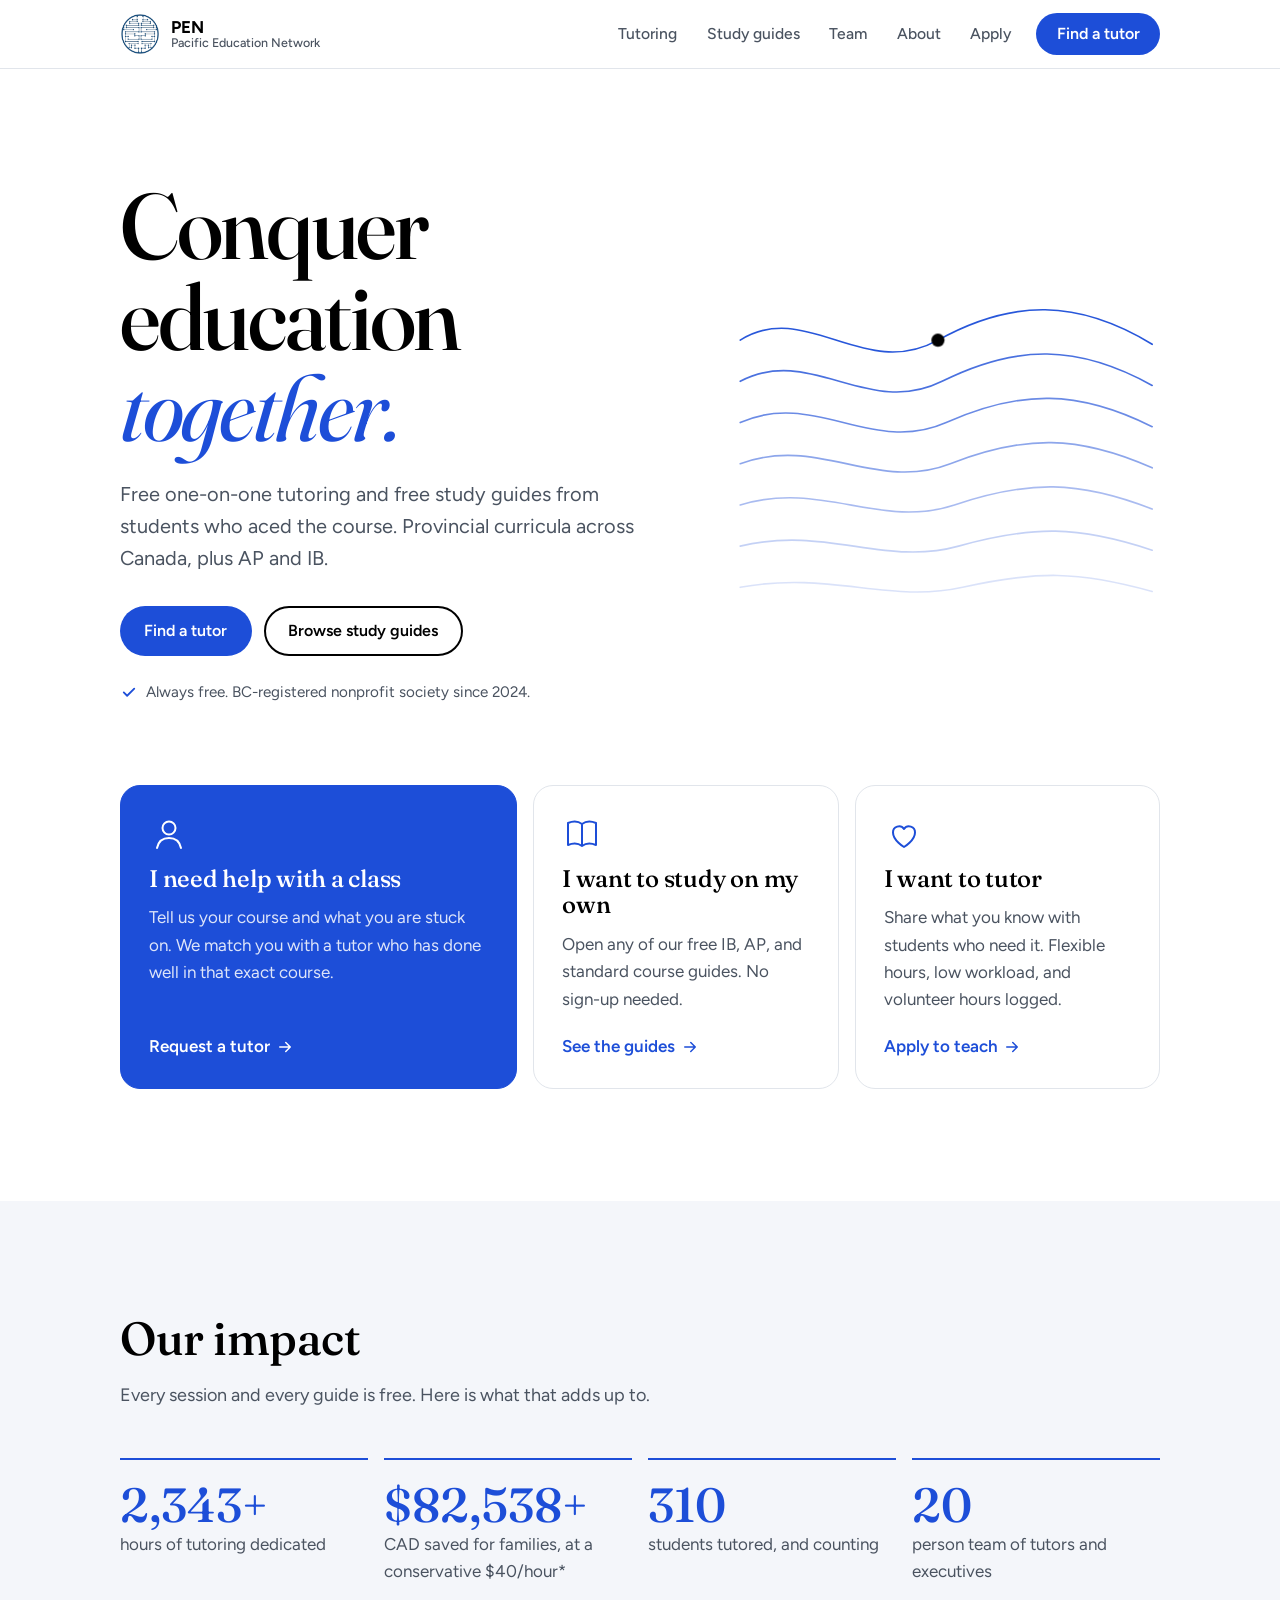
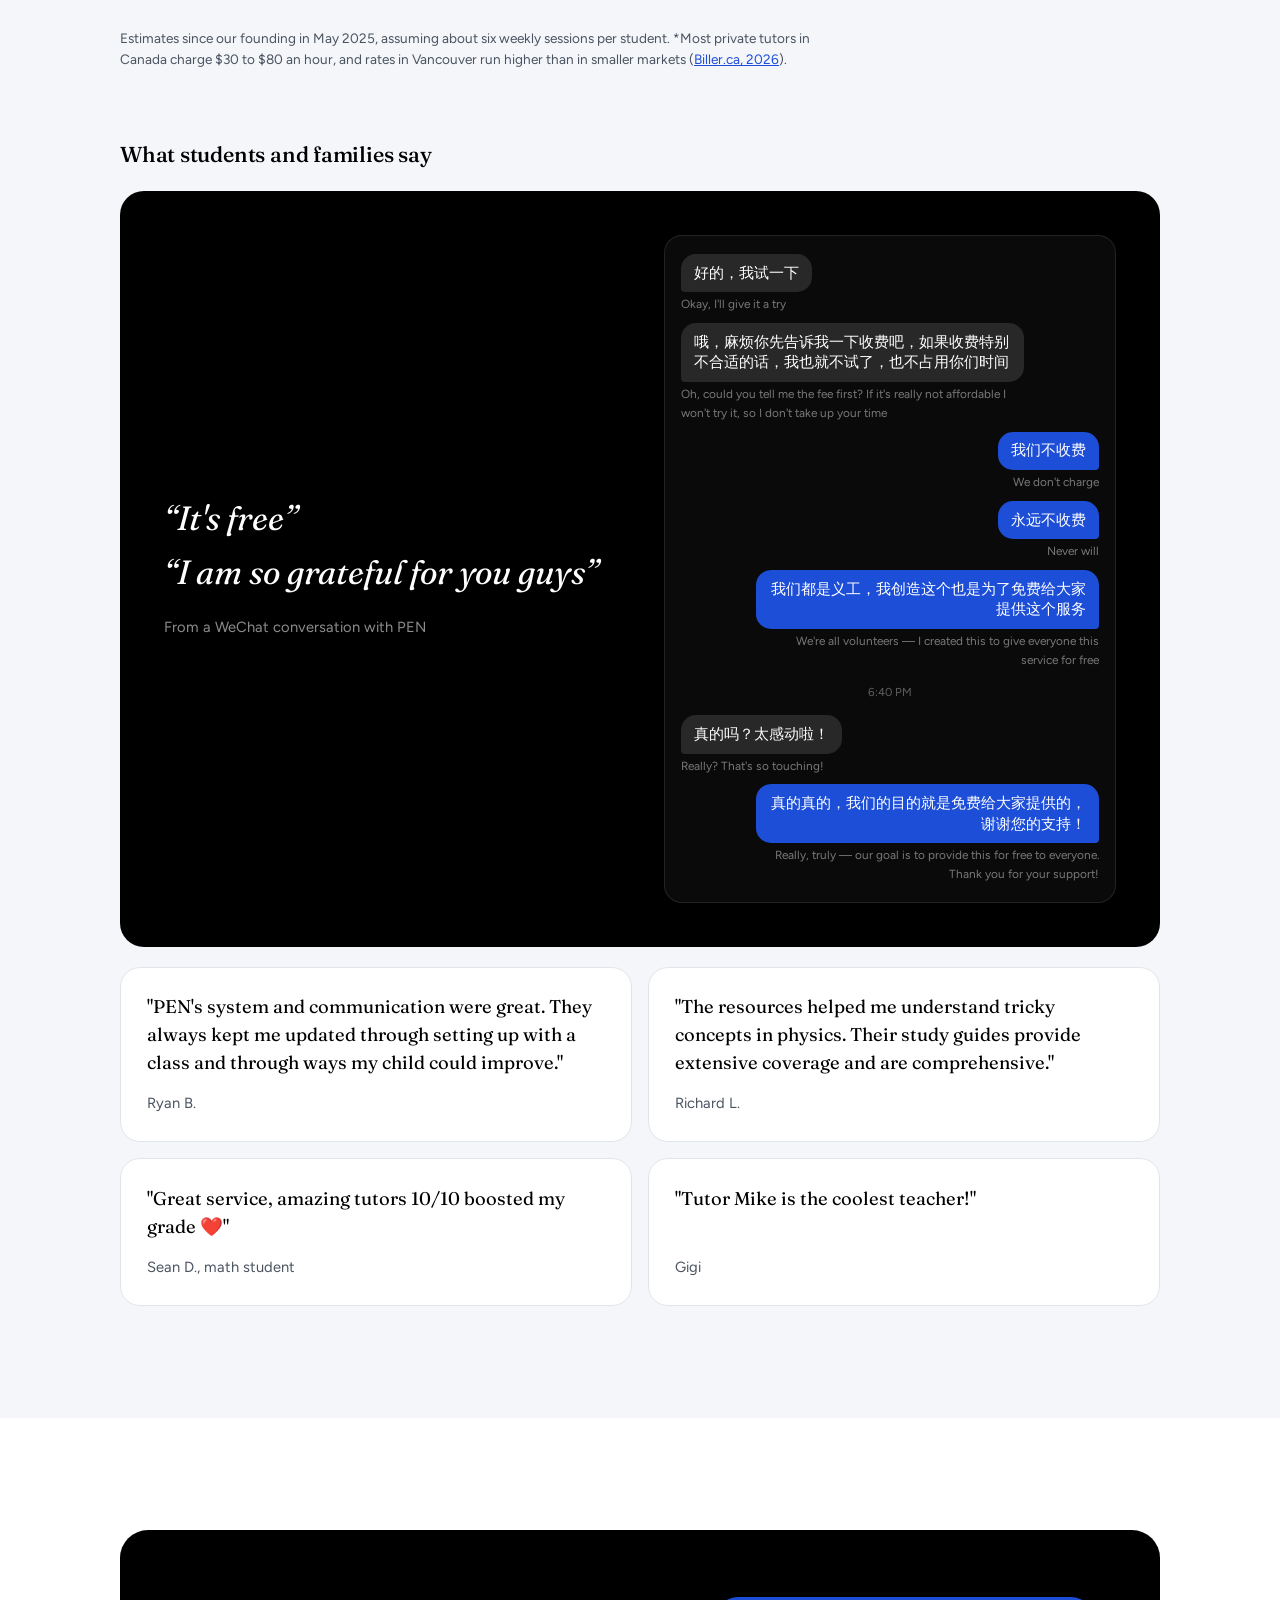
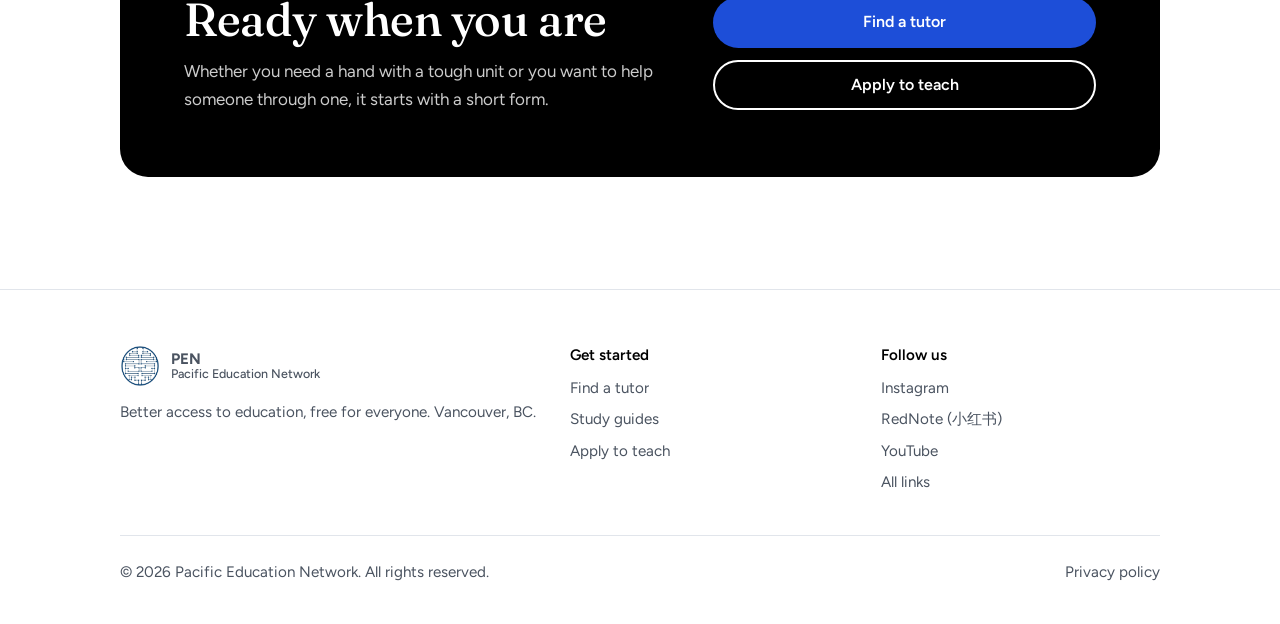
==== commit dfa16a8f: "Make favicon background transparent Co-Authored-By: Claude Opus 5.5 <noreply@anthropic.com>" ====
--- a/index.html
+++ b/index.html
@@ -5,7 +5,7 @@
   <meta name="viewport" content="width=device-width, initial-scale=1, viewport-fit=cover">
   <title>Pacific Education Network | Free student-led tutoring</title>
   <meta name="description" content="Pacific Education Network (PEN) is a BC-registered nonprofit offering free one-on-one tutoring and free study guides for Canadian provincial, AP, and IB courses.">
-  <link rel="icon" type="image/png" href="assets/favicon.png">
+  <link rel="icon" type="image/png" href="assets/favicon.png?v=2">
   <link rel="apple-touch-icon" href="assets/apple-touch-icon.png">
   <link rel="preconnect" href="https://fonts.googleapis.com">
   <link rel="preconnect" href="https://fonts.gstatic.com" crossorigin>
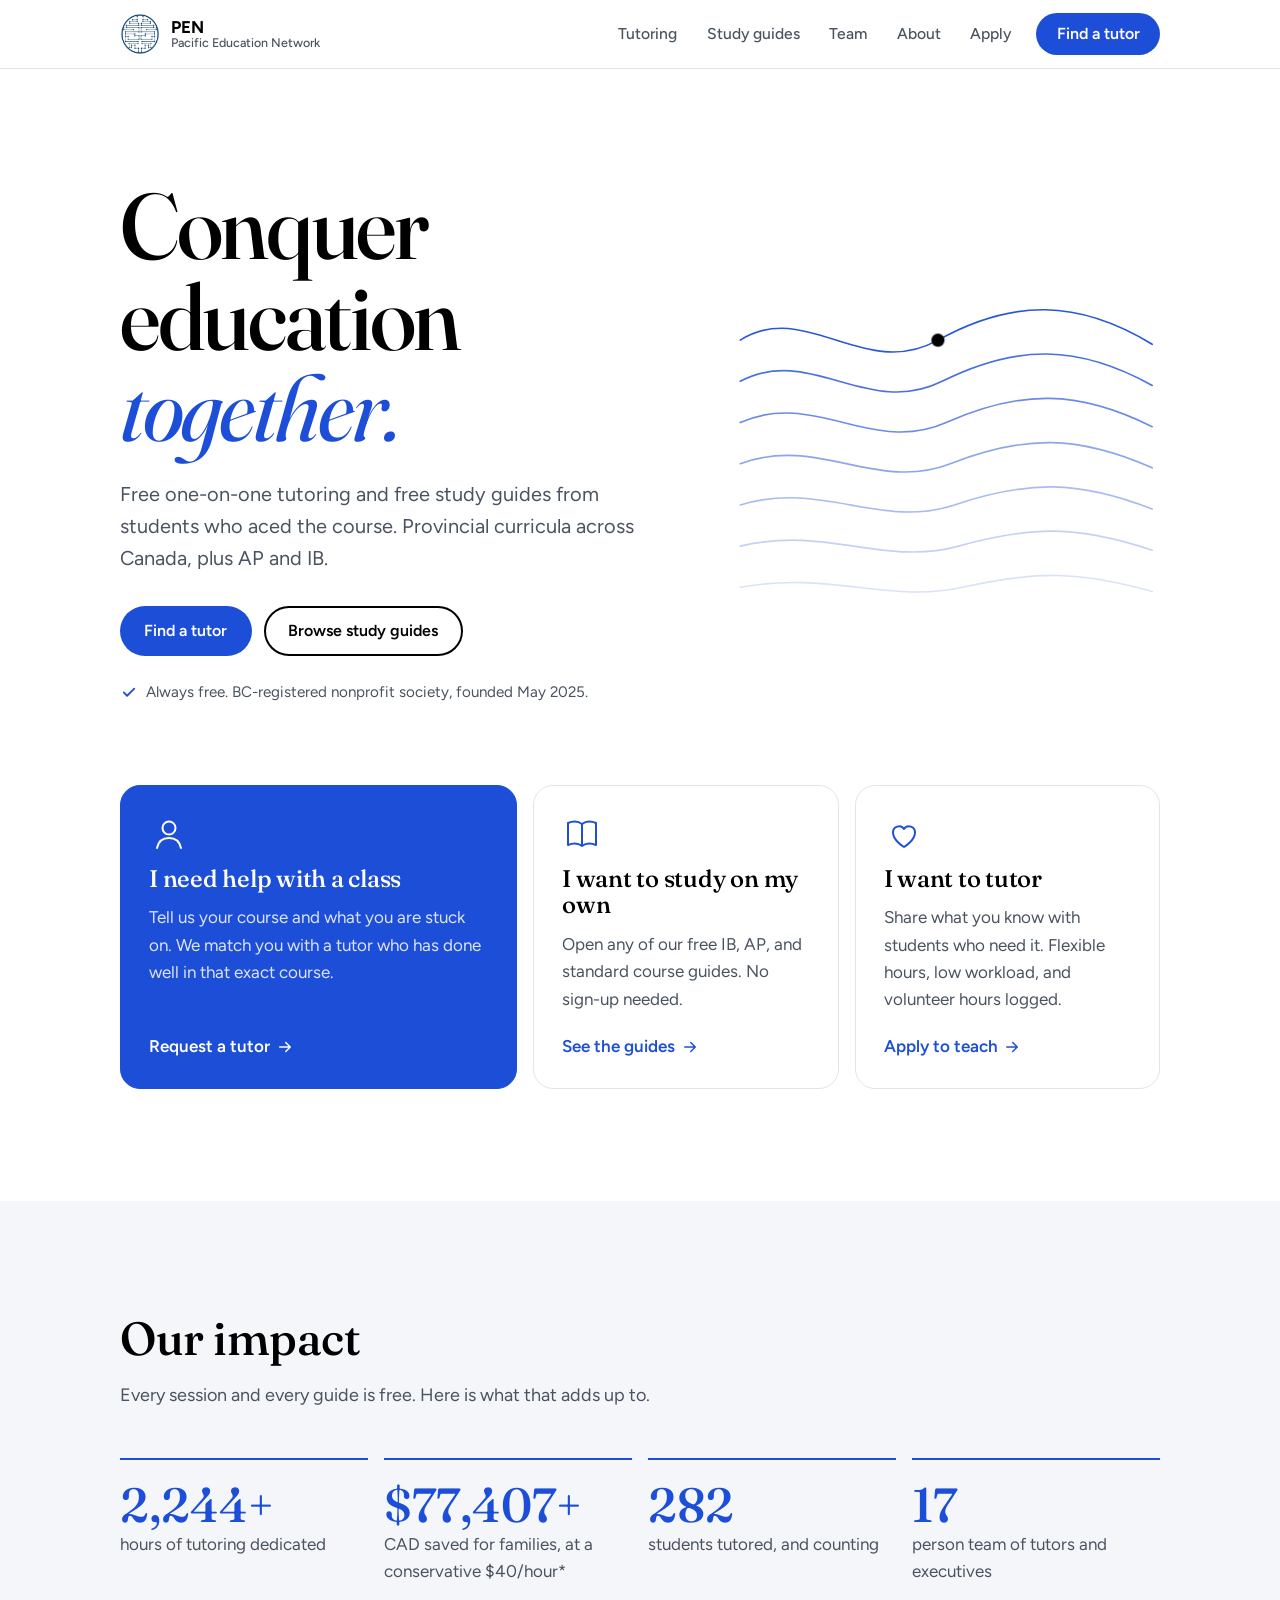
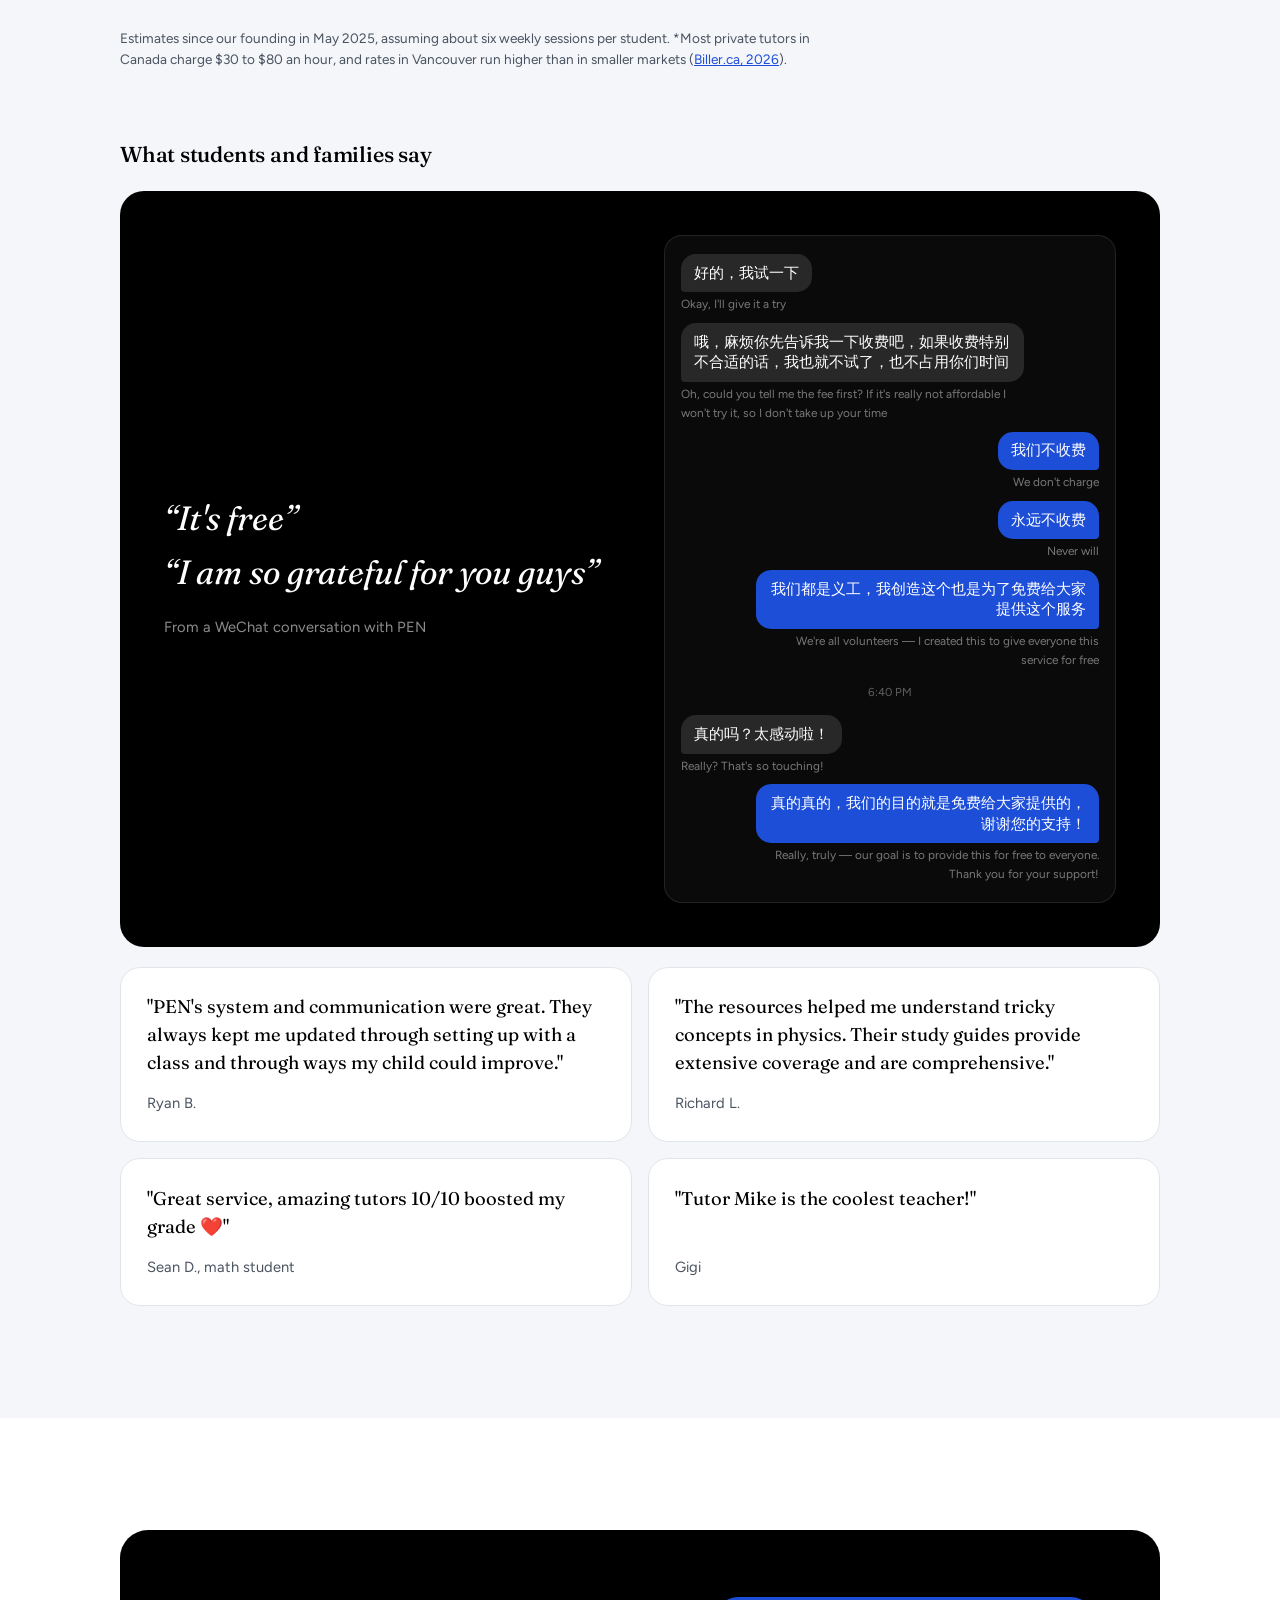
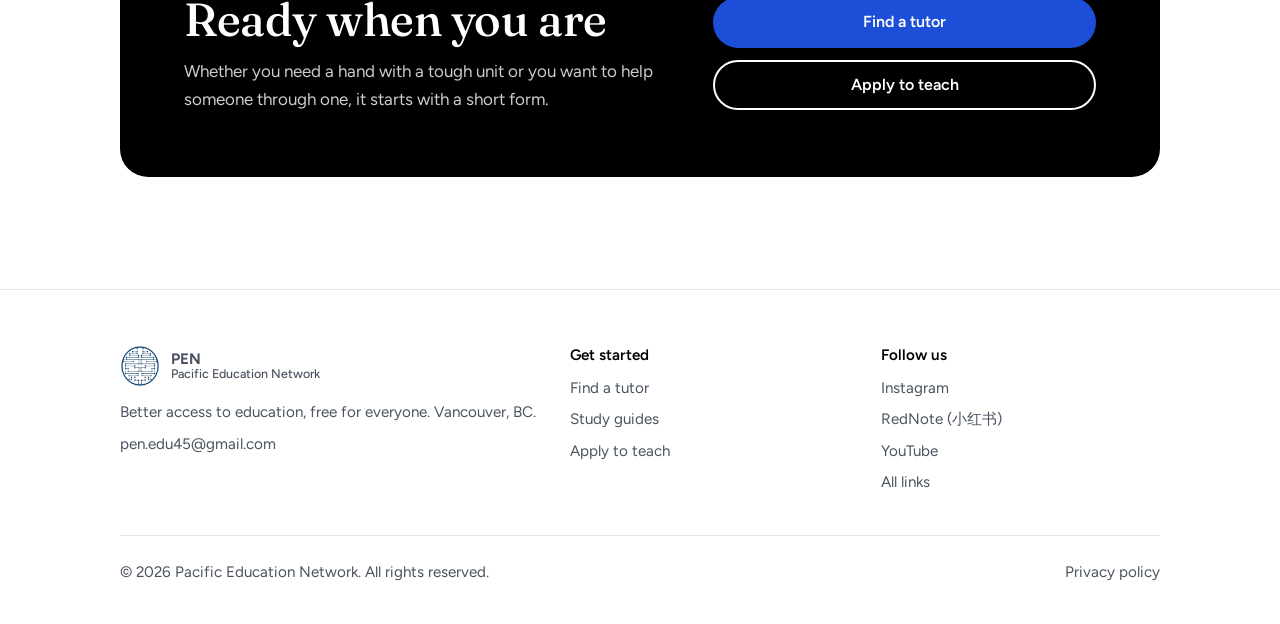
==== commit 59384246: "Add contact email, new Biology guide, and correct founding date Also labels the Chemistry SL guide 2" ====
--- a/index.html
+++ b/index.html
@@ -58,7 +58,7 @@
         </div>
         <p class="hero-note">
           <svg aria-hidden="true"><use href="#i-check"/></svg>
-          Always free. BC-registered nonprofit society since 2024.
+          Always free. BC-registered nonprofit society, founded May 2025.
         </p>
       </div>
       <div class="hero-art" aria-hidden="true">
@@ -142,7 +142,7 @@
           <span>PEN<small>Pacific Education Network</small></span>
         </a>
         <p>Better access to education, free for everyone. Vancouver, BC.</p>
-        <!-- TODO: add your contact email here -->
+        <p style="margin-top:.5rem"><a href="mailto:pen.edu45@gmail.com">pen.edu45@gmail.com</a></p>
       </div>
       <div>
         <h4>Get started</h4>
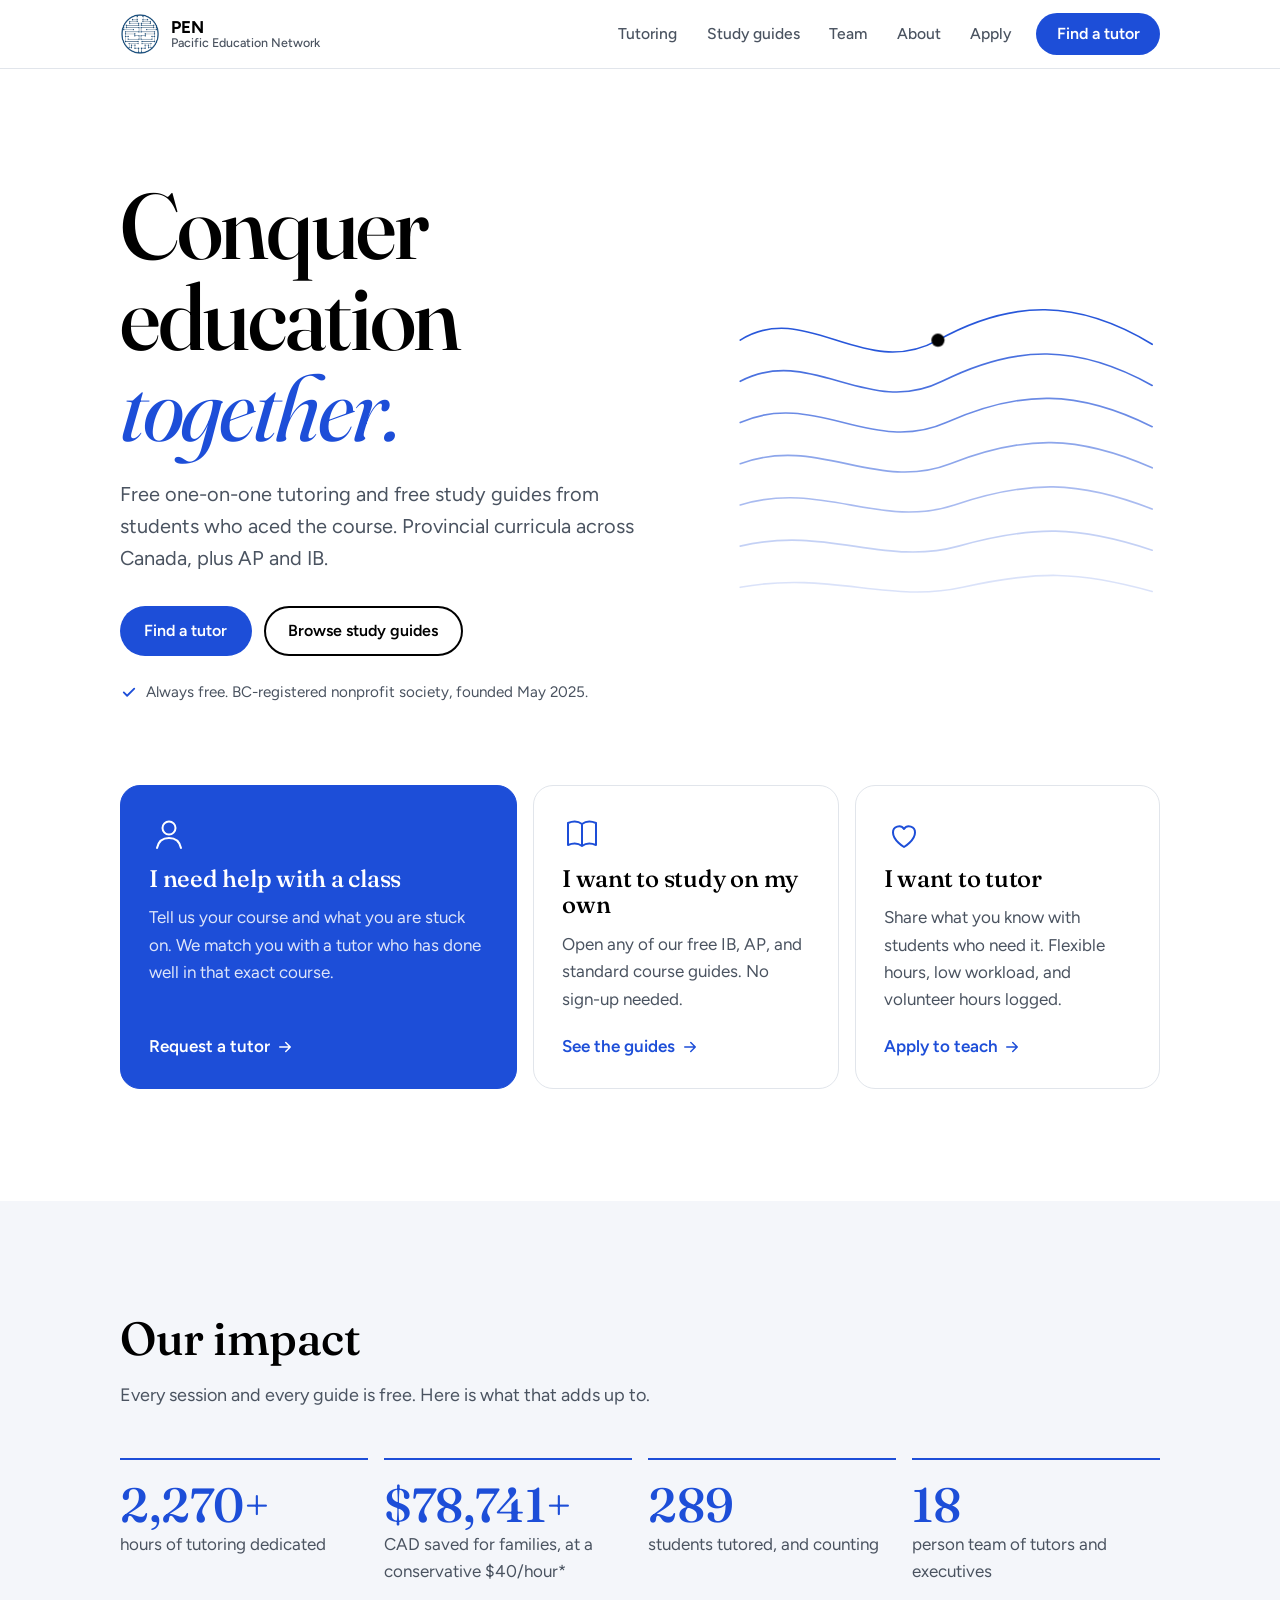
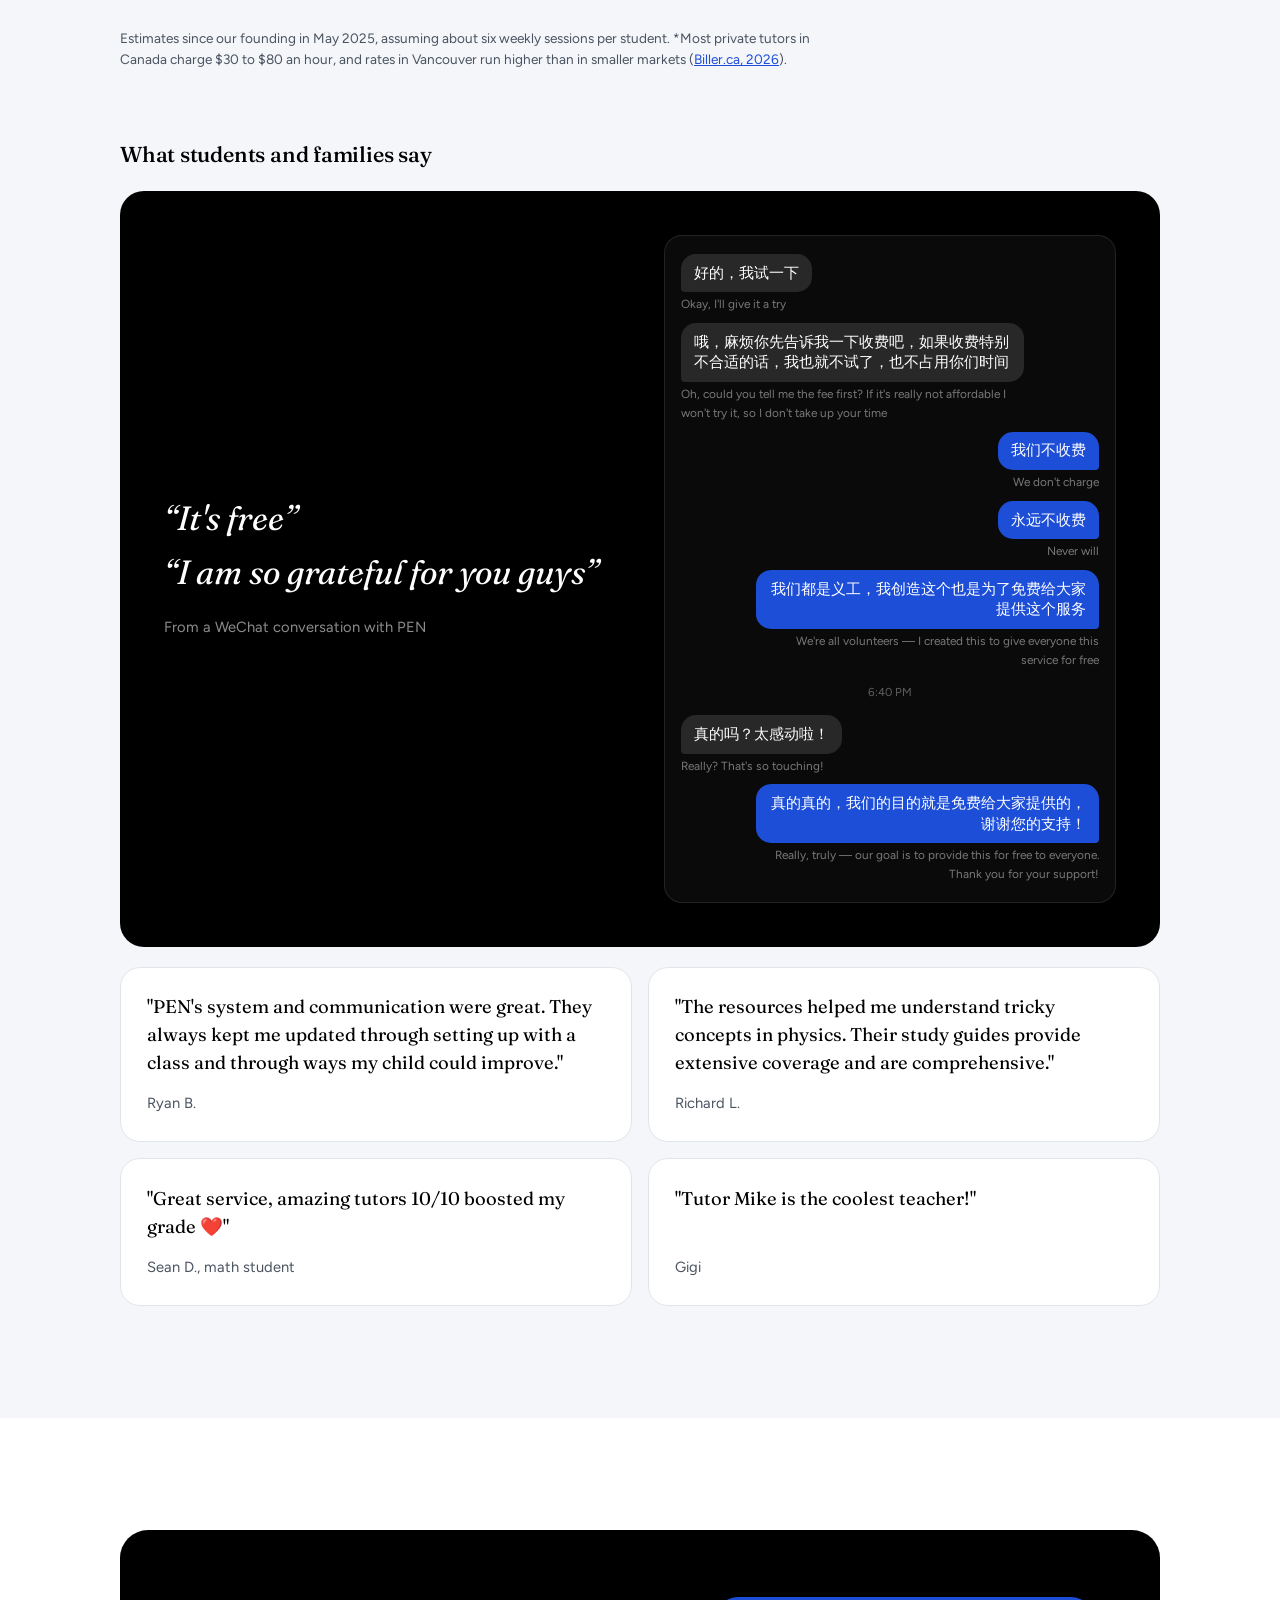
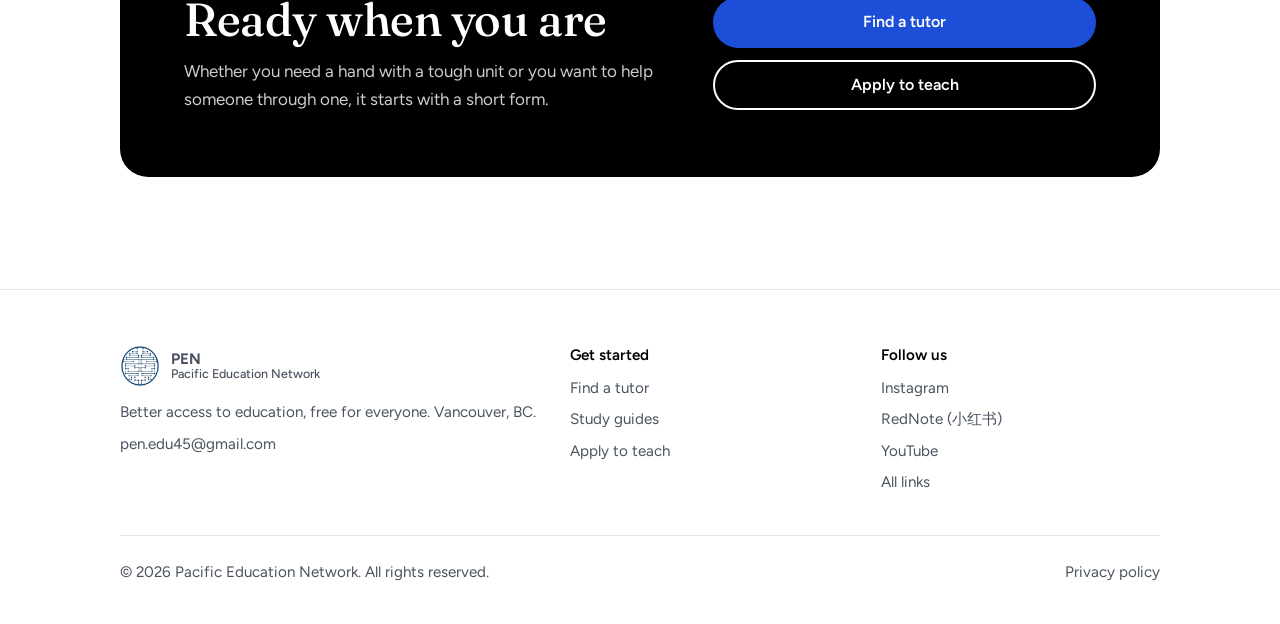
==== commit a15f9eba: "Make site content readable by search engines and AI assistants Moves stats, testimonials, courses an" ====
--- a/index.html
+++ b/index.html
@@ -3,14 +3,75 @@
 <head>
   <meta charset="utf-8">
   <meta name="viewport" content="width=device-width, initial-scale=1, viewport-fit=cover">
-  <title>Pacific Education Network | Free student-led tutoring</title>
-  <meta name="description" content="Pacific Education Network (PEN) is a BC-registered nonprofit offering free one-on-one tutoring and free study guides for Canadian provincial, AP, and IB courses.">
+  <title>Pacific Education Network (PEN) | Free online tutoring in Canada</title>
+  <meta name="description" content="Pacific Education Network (PEN) is a student-run, BC-registered nonprofit in Vancouver offering free one-on-one online tutoring and free study guides for Canadian high school, AP, and IB courses.">
   <link rel="icon" type="image/png" href="assets/favicon.png?v=2">
   <link rel="apple-touch-icon" href="assets/apple-touch-icon.png">
   <link rel="preconnect" href="https://fonts.googleapis.com">
   <link rel="preconnect" href="https://fonts.gstatic.com" crossorigin>
   <link href="https://fonts.googleapis.com/css2?family=Figtree:wght@400;500;600;700&family=Fraunces:ital,opsz,wght@0,9..144,400;0,9..144,500;0,9..144,600;1,9..144,400&display=swap" rel="stylesheet">
-  <link rel="stylesheet" href="assets/styles.css">
+  <link rel="stylesheet" href="assets/styles.css?v=2">
+  <link rel="canonical" href="https://www.pen-tutoring.org/">
+  <meta property="og:type" content="website">
+  <meta property="og:site_name" content="Pacific Education Network">
+  <meta property="og:title" content="Pacific Education Network (PEN) | Free online tutoring in Canada">
+  <meta property="og:description" content="Pacific Education Network (PEN) is a student-run, BC-registered nonprofit in Vancouver offering free one-on-one online tutoring and free study guides for Canadian high school, AP, and IB courses.">
+  <meta property="og:url" content="https://www.pen-tutoring.org/">
+  <meta property="og:image" content="https://www.pen-tutoring.org/assets/apple-touch-icon.png">
+  <script type="application/ld+json">
+{
+  "@context": "https://schema.org",
+  "@type": [
+    "NGO",
+    "EducationalOrganization"
+  ],
+  "@id": "https://www.pen-tutoring.org/#organization",
+  "name": "Pacific Education Network",
+  "alternateName": [
+    "PEN",
+    "PEN Tutoring"
+  ],
+  "url": "https://www.pen-tutoring.org/",
+  "logo": "https://www.pen-tutoring.org/assets/apple-touch-icon.png",
+  "description": "Student-run, BC-registered nonprofit offering free one-on-one online tutoring and free study guides for Canadian provincial, AP, and IB courses.",
+  "foundingDate": "2025-05",
+  "email": "pen.edu45@gmail.com",
+  "address": {
+    "@type": "PostalAddress",
+    "addressLocality": "Vancouver",
+    "addressRegion": "BC",
+    "addressCountry": "CA"
+  },
+  "areaServed": {
+    "@type": "Country",
+    "name": "Canada"
+  },
+  "knowsAbout": [
+    "Math tutoring",
+    "Science tutoring",
+    "English tutoring",
+    "French tutoring",
+    "AP courses",
+    "IB Diploma Programme"
+  ],
+  "makesOffer": {
+    "@type": "Offer",
+    "price": "0",
+    "priceCurrency": "CAD",
+    "itemOffered": {
+      "@type": "Service",
+      "name": "Free one-on-one online tutoring",
+      "serviceType": "Tutoring",
+      "url": "https://www.pen-tutoring.org/tutoring.html"
+    }
+  },
+  "sameAs": [
+    "https://www.instagram.com/pacific.education_network",
+    "https://www.youtube.com/channel/UC0TZGQO3O-BkHHsrfI8_abQ",
+    "https://linktr.ee/pacific.education_network"
+  ]
+}
+  </script>
 </head>
 <body>
 
@@ -100,19 +161,50 @@
     </div>
   </section>
 
-  <!-- ============ IMPACT (placeholders) ============ -->
+  <!-- ============ IMPACT ============ -->
   <section class="section alt" id="impact">
     <div class="wrap">
       <div class="section-head">
         <h2>Our impact</h2>
         <p class="lede">Every session and every guide is free. Here is what that adds up to.</p>
       </div>
-      <div class="stats" id="stats"></div>
+      <!-- EDIT HERE: stats. Change data-value and the text to match; numbers count up when scrolled into view.
+           Hours: 467 one-on-one students + 4 five-student classes, about 6 one-hour sessions each = 2,826.
+           Saved: 2,826 hours x $40/hour = $113,040. -->
+      <div class="stats" id="stats">
+        <div class="stat" style="--i:0"><b data-value="2800" data-prefix="" data-suffix="+">2,800+</b><span>hours of tutoring dedicated</span></div>
+        <div class="stat" style="--i:1"><b data-value="110000" data-prefix="$" data-suffix="+">$110,000+</b><span>CAD saved for families, at a conservative $40/hour*</span></div>
+        <div class="stat" style="--i:2"><b data-value="487" data-prefix="" data-suffix="">487</b><span>students tutored, and counting</span></div>
+        <div class="stat" style="--i:3"><b data-value="40" data-prefix="" data-suffix="">40</b><span>person team of tutors and executives</span></div>
+      </div>
       <p class="stats-note">Estimates since our founding in May 2025, assuming about six weekly sessions per student. *Most private tutors in Canada charge $30 to $80 an hour, and rates in Vancouver run higher than in smaller markets (<a href="https://biller.ca/pricing-guides/how-much-to-charge-tutoring-canada" target="_blank" rel="noopener">Biller.ca, 2026</a>).</p>
 
       <h3 class="quotes-head">What students and families say</h3>
-      <div class="chat-testimonial" id="chat-testimonial"></div>
-      <div class="quotes" id="quotes"></div>
+      <!-- EDIT HERE: featured chat. "in" = family, "out" = PEN. -->
+      <div class="chat-testimonial" id="chat-testimonial">
+        <div class="chat-pulls">
+          <blockquote>“It's free”</blockquote>
+          <blockquote>“I am so grateful for you guys”</blockquote>
+          <p class="chat-caption">From a WeChat conversation with PEN</p>
+        </div>
+        <div class="chat-thread">
+          <div class="chat-row in"><div class="chat-bubble-wrap"><span class="chat-bubble" lang="zh">好的，我试一下</span><div class="chat-translation">Okay, I'll give it a try</div></div></div>
+          <div class="chat-row in"><div class="chat-bubble-wrap"><span class="chat-bubble" lang="zh">哦，麻烦你先告诉我一下收费吧，如果收费特别不合适的话，我也就不试了，也不占用你们时间</span><div class="chat-translation">Oh, could you tell me the fee first? If it's really not affordable I won't try it, so I don't take up your time</div></div></div>
+          <div class="chat-row out"><div class="chat-bubble-wrap"><span class="chat-bubble" lang="zh">我们不收费</span><div class="chat-translation">We don't charge</div></div></div>
+          <div class="chat-row out"><div class="chat-bubble-wrap"><span class="chat-bubble" lang="zh">永远不收费</span><div class="chat-translation">Never will</div></div></div>
+          <div class="chat-row out"><div class="chat-bubble-wrap"><span class="chat-bubble" lang="zh">我们都是义工，我创造这个也是为了免费给大家提供这个服务</span><div class="chat-translation">We're all volunteers — I created this to give everyone this service for free</div></div></div>
+          <div class="chat-time">6:40 PM</div>
+          <div class="chat-row in"><div class="chat-bubble-wrap"><span class="chat-bubble" lang="zh">真的吗？太感动啦！</span><div class="chat-translation">Really? That's so touching!</div></div></div>
+          <div class="chat-row out"><div class="chat-bubble-wrap"><span class="chat-bubble" lang="zh">真的真的，我们的目的就是免费给大家提供的，谢谢您的支持！</span><div class="chat-translation">Really, truly — our goal is to provide this for free to everyone. Thank you for your support!</div></div></div>
+        </div>
+      </div>
+      <!-- EDIT HERE: text testimonials -->
+      <div class="quotes" id="quotes">
+        <figure class="quote"><blockquote>"PEN's system and communication were great. They always kept me updated through setting up with a class and through ways my child could improve."</blockquote><figcaption>Ryan B.</figcaption></figure>
+        <figure class="quote"><blockquote>"The resources helped me understand tricky concepts in physics. Their study guides provide extensive coverage and are comprehensive."</blockquote><figcaption>Richard L.</figcaption></figure>
+        <figure class="quote"><blockquote>"Great service, amazing tutors 10/10 boosted my grade ❤️"</blockquote><figcaption>Sean D., math student</figcaption></figure>
+        <figure class="quote"><blockquote>"Tutor Mike is the coolest teacher!"</blockquote><figcaption>Gigi</figcaption></figure>
+      </div>
     </div>
   </section>
 
@@ -171,112 +263,31 @@
 
 <script src="assets/site.js" defer></script>
 <script>
-  const $ = (s, el = document) => el.querySelector(s);
-  const esc = s => String(s).replace(/[&<>"']/g, c => ({ "&": "&amp;", "<": "&lt;", ">": "&gt;", '"': "&quot;", "'": "&#39;" }[c]));
-
-  /* =========================================================
-     EDIT HERE: stats (empty = placeholder boxes)
-     value is a plain number; it counts up from 0 when scrolled into view.
-     e.g. { value: 250, prefix: "", suffix: "+", label: "students tutored" }
-     ========================================================= */
-  const STATS = [
-    /* hours: 467 one-on-one students + 4 five-student classes, ~6 weekly 1-hour sessions each = 2,826 */
-    { value: 2800,   suffix: "+", label: "hours of tutoring dedicated" },
-    /* 2,826 tutor hours x $40/hour = $113,040 */
-    { value: 110000, prefix: "$", suffix: "+", label: "CAD saved for families, at a conservative $40/hour*" },
-    { value: 487,   label: "students tutored, and counting" },
-    { value: 40,    label: "person team of tutors and executives" }
-  ];
-  const STAT_SLOTS = 4;
-
-  /* =========================================================
-     EDIT HERE: a single featured chat-style testimonial.
-     Set to null to hide this block entirely.
-     messages: each is either { from: "them"|"us", zh, en } or { time: "..." } for a timestamp divider.
-     ========================================================= */
-  const CHAT_TESTIMONIAL = {
-    pulls: ["“It's free”", "“I am so grateful for you guys”"],
-    caption: "From a WeChat conversation with PEN",
-    messages: [
-      { from: "them", zh: "好的，我试一下", en: "Okay, I'll give it a try" },
-      { from: "them", zh: "哦，麻烦你先告诉我一下收费吧，如果收费特别不合适的话，我也就不试了，也不占用你们时间", en: "Oh, could you tell me the fee first? If it's really not affordable I won't try it, so I don't take up your time" },
-      { from: "us", zh: "我们不收费", en: "We don't charge" },
-      { from: "us", zh: "永远不收费", en: "Never will" },
-      { from: "us", zh: "我们都是义工，我创造这个也是为了免费给大家提供这个服务", en: "We're all volunteers — I created this to give everyone this service for free" },
-      { time: "6:40 PM" },
-      { from: "them", zh: "真的吗？太感动啦！", en: "Really? That's so touching!" },
-      { from: "us", zh: "真的真的，我们的目的就是免费给大家提供的，谢谢您的支持！", en: "Really, truly — our goal is to provide this for free to everyone. Thank you for your support!" }
-    ]
+  const stats = document.getElementById("stats");
+  const statEls = [...stats.querySelectorAll(".stat")];
+  const countUp = (b, delay) => {
+    const { value, prefix, suffix } = b.dataset;
+    const show = n => { b.textContent = prefix + Math.round(n).toLocaleString("en-US") + suffix; };
+    const dur = 1800;
+    let start = null;
+    const tick = t => {
+      if (start === null) start = t + delay;
+      const p = Math.min(1, Math.max(0, (t - start) / dur));
+      show(value * (1 - Math.pow(1 - p, 3)));
+      if (p < 1) requestAnimationFrame(tick);
+    };
+    show(0);
+    requestAnimationFrame(tick);
   };
-
-  /* =========================================================
-     EDIT HERE: text testimonials (empty = placeholder boxes)
-     e.g. { quote: "...", who: "Parent of a Grade 10 student" }
-     ========================================================= */
-  const TESTIMONIALS = [
-    { quote: "PEN's system and communication were great. They always kept me updated through setting up with a class and through ways my child could improve.", who: "Ryan B." },
-    { quote: "The resources helped me understand tricky concepts in physics. Their study guides provide extensive coverage and are comprehensive.", who: "Richard L." },
-    { quote: "Great service, amazing tutors 10/10 boosted my grade ❤️", who: "Sean D., math student" },
-    { quote: "Tutor Mike is the coolest teacher!", who: "Gigi" }
-  ];
-  const TESTIMONIAL_SLOTS = 0;
-
-  const fmtStat = (s, n) => (s.prefix || "") + Math.round(n).toLocaleString("en-US") + (s.suffix || "");
-  $("#stats").innerHTML = STATS.length
-    ? STATS.map((s, i) => `<div class="stat" style="--i:${i}"><b aria-label="${esc(fmtStat(s, s.value))}">${esc(fmtStat(s, s.value))}</b><span>${esc(s.label)}</span></div>`).join("")
-    : Array.from({ length: STAT_SLOTS }, (_, i) => `<div class="ph">Stat ${i + 1}</div>`).join("");
-
-  if (STATS.length) {
-    const statEls = [...document.querySelectorAll("#stats .stat")];
-    const reduce = window.matchMedia("(prefers-reduced-motion: reduce)").matches;
-    const countUp = (el, s, delay) => {
-      const b = el.querySelector("b");
-      const dur = 1800;
-      let start = null;
-      const tick = t => {
-        if (start === null) start = t + delay;
-        const p = Math.min(1, Math.max(0, (t - start) / dur));
-        b.textContent = fmtStat(s, s.value * (1 - Math.pow(1 - p, 3)));
-        if (p < 1) requestAnimationFrame(tick);
-      };
-      b.textContent = fmtStat(s, 0);
-      requestAnimationFrame(tick);
-    };
-    if (reduce || !("IntersectionObserver" in window)) {
-      statEls.forEach(el => el.classList.add("in"));
-    } else {
-      $("#stats").classList.add("is-armed");
-      const io = new IntersectionObserver(entries => {
-        if (!entries.some(e => e.isIntersecting)) return;
-        statEls.forEach((el, i) => { el.classList.add("in"); countUp(el, STATS[i], i * 150); });
-        io.disconnect();
-      }, { threshold: 0.4 });
-      io.observe($("#stats"));
-    }
+  if (!matchMedia("(prefers-reduced-motion: reduce)").matches && "IntersectionObserver" in window) {
+    stats.classList.add("is-armed");
+    const io = new IntersectionObserver(entries => {
+      if (!entries.some(e => e.isIntersecting)) return;
+      statEls.forEach((el, i) => { el.classList.add("in"); countUp(el.querySelector("b"), i * 150); });
+      io.disconnect();
+    }, { threshold: 0.4 });
+    io.observe(stats);
   }
-
-  if (CHAT_TESTIMONIAL) {
-    const rows = CHAT_TESTIMONIAL.messages.map(m => {
-      if (m.time) return `<div class="chat-time">${esc(m.time)}</div>`;
-      return `<div class="chat-row ${m.from === "us" ? "out" : "in"}">
-        <div class="chat-bubble-wrap">
-          <span class="chat-bubble">${esc(m.zh)}</span>
-          <div class="chat-translation">${esc(m.en)}</div>
-        </div>
-      </div>`;
-    }).join("");
-    $("#chat-testimonial").innerHTML = `
-      <div class="chat-pulls">
-        <blockquote>${esc(CHAT_TESTIMONIAL.pulls[0])}</blockquote>
-        <blockquote>${esc(CHAT_TESTIMONIAL.pulls[1])}</blockquote>
-        <p class="chat-caption">${esc(CHAT_TESTIMONIAL.caption)}</p>
-      </div>
-      <div class="chat-thread">${rows}</div>`;
-  }
-
-  $("#quotes").innerHTML = (TESTIMONIALS.map(t => `<figure class="quote"><blockquote>"${esc(t.quote)}"</blockquote><figcaption>${esc(t.who)}</figcaption></figure>`)
-    .concat(Array.from({ length: TESTIMONIAL_SLOTS }, (_, i) => `<div class="ph">Testimonial ${TESTIMONIALS.length + i + 1}</div>`))
-  ).join("");
 </script>
 </body>
 </html>
--- a/assets/styles.css
+++ b/assets/styles.css
@@ -39,6 +39,7 @@
 }
 
 *, *::before, *::after { box-sizing: inherit; }
+[hidden] { display: none !important; }
 html { scroll-behavior: smooth; scroll-padding-top: calc(4.5rem + env(safe-area-inset-top, 0px)); }
 body {
   margin: 0; background: var(--bg); color: var(--ink);
@@ -245,10 +246,9 @@
 @media (max-width: 640px) { .search { max-width: none; flex-basis: 100%; order: -1; } }
 
 .res-list { list-style: none; margin: 0; padding: 0; background: var(--surface); border: 1px solid var(--line); border-radius: 20px; overflow: hidden; }
-.res-list > li + li { border-top: 1px solid var(--line); }
+.res-list > li { box-shadow: 0 1px 0 var(--line); }
 @media (min-width: 900px) {
   .res-list { display: grid; grid-template-columns: 1fr 1fr; grid-auto-flow: dense; }
-  .res-list > li + li { border-top: 0; }
   .res-list > li { box-shadow: 1px 0 0 var(--line), 0 1px 0 var(--line); }
   .res-list > li.res-empty, .res-list > li.res-multi { grid-column: 1 / -1; }
 }
